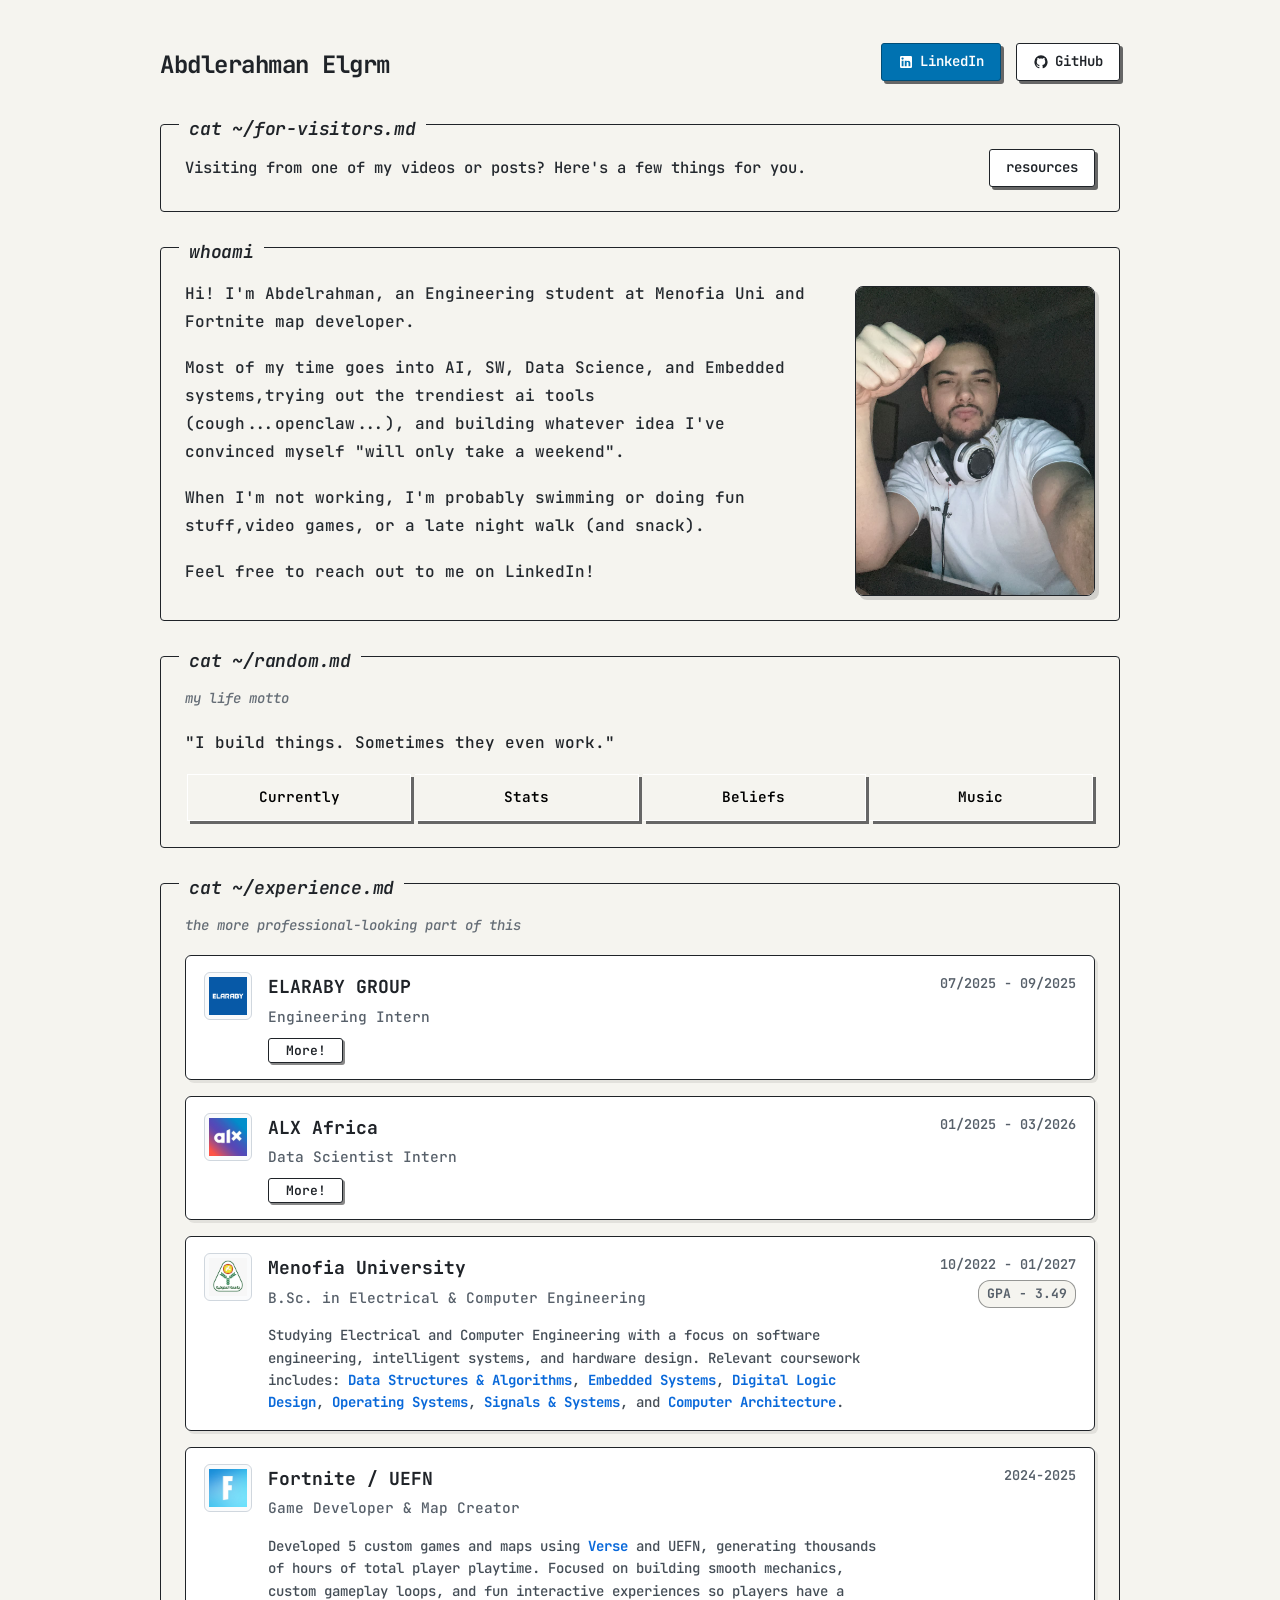
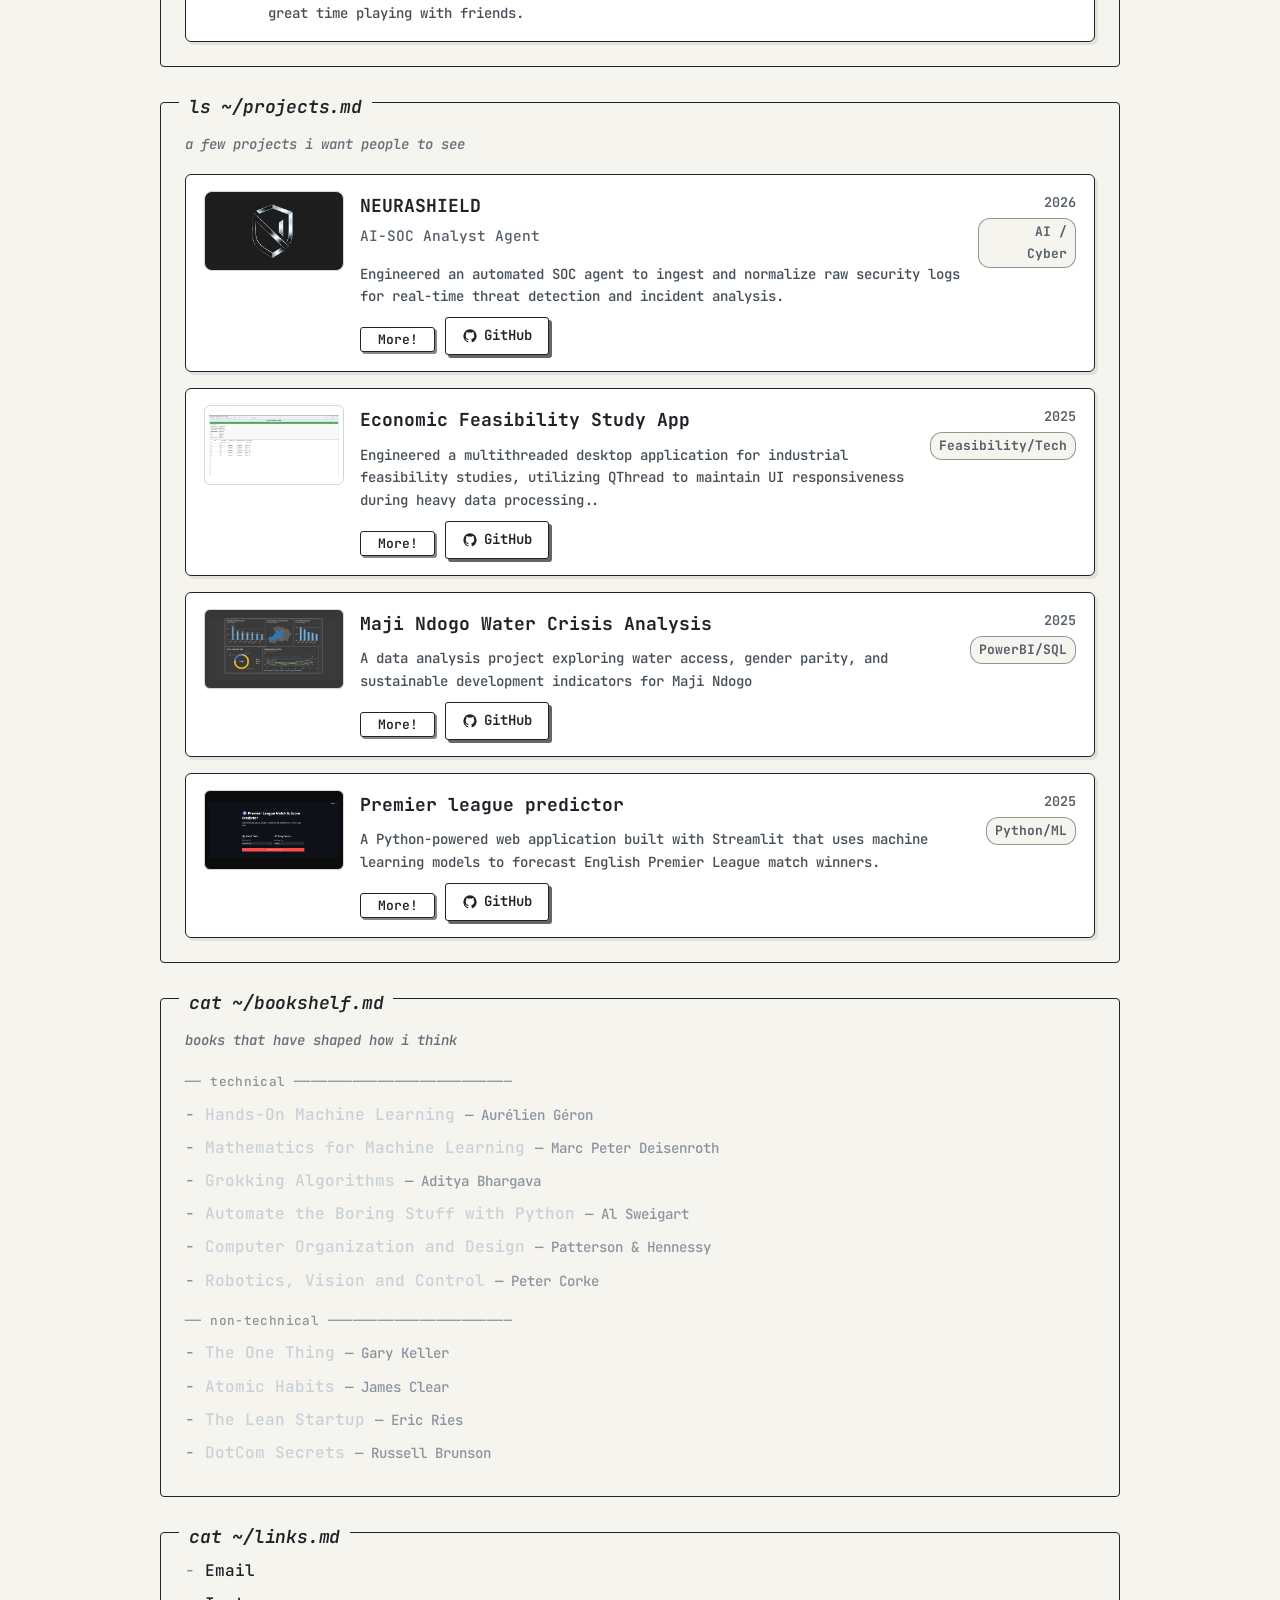
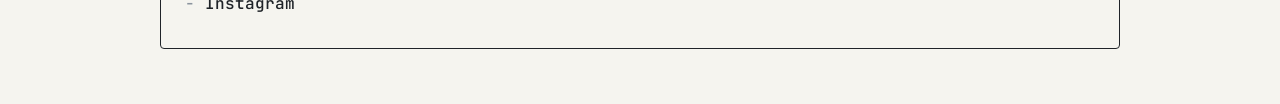
==== index.html @ e0161b34 "finish music page" ====
<!DOCTYPE html>
<html lang="en">
<head>
    <meta charset="UTF-8">
    <meta name="viewport"
    content="width=device-width, initial-scale=1.0">
    <title>Abdelrahman Elgrm</title>
    <link rel="stylesheet" href="style.css">
</head>
<body>

    
<header class="site-header">
    <h1><a href="index.html">Abdlerahman Elgrm</a></h1>
    <nav class="links">
        <!-- LinkedIn Button -->
        <a href="https://www.linkedin.com/in/abdelrahman-elgrm-075b00363/" class="btn btn-linkedin">
        <svg viewBox="0 0 24 24">
            <path d="M19 3a2 2 0 0 1 2 2v14a2 2 0 0 1-2 2H5a2 2 0 0 1-2-2V5a2 2 0 0 1 2-2h14m-.5 15.5v-5.3a3.26 3.26 0 0 0-3.26-3.26c-.85 0-1.84.52-2.28 1.3v-1.11h-2.79v8.37h2.79v-4.93c0-.77.62-1.4 1.39-1.4a1.4 1.4 0 0 1 1.4 1.4v4.93h2.75M6.88 8.56a1.68 1.68 0 0 0 1.68-1.68c0-.93-.75-1.69-1.68-1.69a1.69 1.69 0 0 0-1.69 1.69c0 .93.76 1.68 1.69 1.68m1.39 9.94v-8.37H5.5v8.37h2.77z"/>
        </svg>
        LinkedIn
        </a>

        <!-- GitHub Button -->
        <a href="https://github.com/Abdurhman-elgrm" class="btn btn-github">
        <svg viewBox="0 0 24 24">
            <path d="M12 2A10 10 0 0 0 2 12c0 4.42 2.87 8.17 6.84 9.5.5.08.66-.23.66-.5v-1.69c-2.77.6-3.36-1.34-3.36-1.34-.46-1.16-1.11-1.47-1.11-1.47-.91-.62.07-.6.07-.6 1 .07 1.53 1.03 1.53 1.03.87 1.52 2.34 1.07 2.91.83.1-.65.35-1.09.63-1.34-2.22-.25-4.55-1.11-4.55-4.92 0-1.11.38-2 1.03-2.71-.1-.25-.45-1.29.1-2.64 0 0 .84-.27 2.75 1.02.79-.22 1.65-.33 2.5-.33.85 0 1.71.11 2.5.33 1.91-1.29 2.75-1.02 2.75-1.02.55 1.35.2 2.39.1 2.64.65.71 1.03 1.6 1.03 2.71 0 3.82-2.34 4.66-4.57 4.91.36.31.69.92.69 1.85V21c0 .27.16.59.67.5C19.14 20.16 22 16.42 22 12A10 10 0 0 0 12 2z"/>
        </svg>
        GitHub
        </a>
    </nav>
</header>

<div class="bordered-box">
    <span class="bordered-box-header">cat ~/for-visitors.md</span>
    <div class="bordered-box-body"><p>Visiting from one of my videos or posts? Here's a few things for you.</p>
        <nav class="links">
        <a href="resources.html" class="btn btn-resources">resources</a></nav>
    </div>
</div>
<section class="terminal-block bordered-box">
    <span class="bordered-box-header">whoami</span>

    <div class="bio">
        <!-- Text on Left -->
        <div class="bio-text">
            <p>Hi! I'm Abdelrahman, an Engineering student at Menofia Uni and Fortnite map developer.</p>
            <p>Most of my time goes into AI, SW, Data Science, and Embedded systems,trying out the trendiest ai tools (cough...openclaw...), and building whatever idea I've convinced myself "will only take a weekend".</p>
            <p>When I'm not working, I'm probably swimming or doing fun stuff,video games, or a late night walk (and snack).</p>
            <p>Feel free to reach out to me on LinkedIn!</p>
        </div>

        <!-- Pic on Right -->
        <div class="bio-pic">
            <img src="img/img2.jpeg" alt="A photo of me" class="img-primary">
            <img src="img/img1.jpeg" alt="A goofier photo of me" class="img-hover">
        </div>
    </div>
</section>

<section class="terminal-block bordered-box">
    <span class="bordered-box-header">cat ~/random.md</span>
    <p class="section-note">my life motto</p>
    <blockquote>"I build things. Sometimes they even work."</blockquote>
    <nav class="links random-links">
        <a href="#" class="btn btn-random">Currently</a>
        <a href="#" class="btn btn-random">Stats</a>
        <a href="#" class="btn btn-random">Beliefs</a>
        <a href="music.html" class="btn btn-random">Music</a>
    </nav>
</section>

<section class="terminal-block bordered-box">
    <span class="bordered-box-header">cat ~/experience.md</span>
    <p class="section-note">the more professional-looking part of this</p>
    <div class="experience-card">
        <div class="card-left">
            <div class="logo-container">
                <img src="img\unnamed.png" alt="ELARABY-LOGO" />
            </div>
            <div class="details">
                <h3 class="company-name">ELARABY GROUP</h3>
                <p class="job-title">Engineering Intern</p>
                <nav class="links">
                    <a href="#" class="btn btn-details">More!</a></nav>
            </div>
        </div>
    
        <div class="card-right">
            <span class="date">07/2025 - 09/2025</span>
        </div>
   </div>
   <div class="experience-card">
        <div class="card-left">
            <div class="logo-container">
                <img src="img\download.jpg" alt="ALX-LOGO" />
            </div>
            <div class="details">
                <h3 class="company-name">ALX Africa</h3>
                <p class="job-title">Data Scientist Intern</p>
                <nav class="links">
                    <a href="#" class="btn btn-details">More!</a></nav>
            </div>
        </div>
    
        <div class="card-right">
            <span class="date">01/2025 - 03/2026</span>
        </div>
   </div>
   <div class="experience-card">
        <div class="card-left">
            <div class="logo-container">
                <img src="img/images.png" alt="Uni-LOGO" />
            </div>
            <div class="details">
                <h3 class="company-name">Menofia University</h3>
                <p class="job-title">B.Sc. in Electrical & Computer Engineering</p>
                <p class="experience-desc">Studying Electrical and Computer Engineering with a focus on software engineering, intelligent systems, and hardware design. Relevant coursework includes: <strong>Data Structures & Algorithms</strong>, <strong>Embedded Systems</strong>, <strong>Digital Logic Design</strong>, <strong>Operating Systems</strong>, <strong>Signals & Systems</strong>, and <strong>Computer Architecture</strong>.</p>
            </div>
        </div>
    
        <div class="card-right">
            <span class="date">10/2022 - 01/2027</span>
            <span class="GPA">GPA - 3.49</span>
        </div>
   </div>
 
  
    <div class="experience-card">
        <div class="card-left">
            <div class="logo-container">
                <img src="img/Fortnite_F_lettermark_logo.png" alt="fortnite-LOGO" />
            </div>
            <div class="details">
                <h3 class="company-name">Fortnite / UEFN</h3>
                <p class="job-title">Game Developer & Map Creator</p>
                <p class="experience-desc">Developed 5 custom games and maps using <strong>Verse</strong> and UEFN, generating thousands of hours of total player playtime. Focused on building smooth mechanics, custom gameplay loops, and fun interactive experiences so players have a great time playing with friends.</p>
            </div>
        </div>
        <div class="card-right">
            <span class="date">2024-2025</span>
        </div>
   </div>
</section>

<section class="terminal-block bordered-box">
    <span class="bordered-box-header">ls ~/projects.md</span>
    <p class="section-note">a few projects i want people to see</p>

    
    <div class="experience-card">
        <div class="card-left">
            <div class="logo-container project1">
                <img src="img/logo (1).png" alt="NEURASHIELD Logo" />
            </div>
            <div class="details">
                <h3 class="company-name">NEURASHIELD</h3>
                <p class="job-title">AI-SOC Analyst Agent</p>
                <p class="experience-desc">Engineered an automated SOC agent to ingest and normalize raw security logs for real-time threat detection and incident analysis.</p>
                <div style="margin-top: 10px;">
                    <a href="#" class="btn btn-details">More!</a>
                    <a href="https://github.com/Abdurhman-elgrm/Neurashield-AI-SOC-Analyst-" class="btn btn-github">
                    <svg viewBox="0 0 24 24">
                        <path d="M12 2A10 10 0 0 0 2 12c0 4.42 2.87 8.17 6.84 9.5.5.08.66-.23.66-.5v-1.69c-2.77.6-3.36-1.34-3.36-1.34-.46-1.16-1.11-1.47-1.11-1.47-.91-.62.07-.6.07-.6 1 .07 1.53 1.03 1.53 1.03.87 1.52 2.34 1.07 2.91.83.1-.65.35-1.09.63-1.34-2.22-.25-4.55-1.11-4.55-4.92 0-1.11.38-2 1.03-2.71-.1-.25-.45-1.29.1-2.64 0 0 .84-.27 2.75 1.02.79-.22 1.65-.33 2.5-.33.85 0 1.71.11 2.5.33 1.91-1.29 2.75-1.02 2.75-1.02.55 1.35.2 2.39.1 2.64.65.71 1.03 1.6 1.03 2.71 0 3.82-2.34 4.66-4.57 4.91.36.31.69.92.69 1.85V21c0 .27.16.59.67.5C19.14 20.16 22 16.42 22 12A10 10 0 0 0 12 2z"/>
                    </svg>
                    GitHub
                    </a>
                </div>
            </div>
        </div>

        <div class="card-right">
            <span class="date">2026</span>
            <span class="GPA">AI / Cyber</span>
        </div>
    </div>

    <div class="experience-card">
        <div class="card-left">
            <div class="logo-container project2">
                <img src="img\Screenshot 2026-09-22 193331.png" alt="NEURASHIELD Logo" />
            </div>
            <div class="details">
                <h3 class="company-name">Economic Feasibility Study App</h3>
                
                <p class="experience-desc">Engineered a multithreaded desktop application for industrial feasibility studies, utilizing QThread to
                    maintain UI responsiveness during heavy data processing..</p>
                <div style="margin-top: 10px;">
                    <a href="#" class="btn btn-details">More!</a>
                    <a href="https://github.com/Abdurhman-elgrm/Feasbility-Study-App" class="btn btn-github">
                    <svg viewBox="0 0 24 24">
                        <path d="M12 2A10 10 0 0 0 2 12c0 4.42 2.87 8.17 6.84 9.5.5.08.66-.23.66-.5v-1.69c-2.77.6-3.36-1.34-3.36-1.34-.46-1.16-1.11-1.47-1.11-1.47-.91-.62.07-.6.07-.6 1 .07 1.53 1.03 1.53 1.03.87 1.52 2.34 1.07 2.91.83.1-.65.35-1.09.63-1.34-2.22-.25-4.55-1.11-4.55-4.92 0-1.11.38-2 1.03-2.71-.1-.25-.45-1.29.1-2.64 0 0 .84-.27 2.75 1.02.79-.22 1.65-.33 2.5-.33.85 0 1.71.11 2.5.33 1.91-1.29 2.75-1.02 2.75-1.02.55 1.35.2 2.39.1 2.64.65.71 1.03 1.6 1.03 2.71 0 3.82-2.34 4.66-4.57 4.91.36.31.69.92.69 1.85V21c0 .27.16.59.67.5C19.14 20.16 22 16.42 22 12A10 10 0 0 0 12 2z"/>
                    </svg>
                    GitHub
                    </a>
                </div>
            </div>
        </div>

        <div class="card-right">
            <span class="date">2025</span>
            <span class="GPA">Feasibility/Tech</span>
        </div>
    </div>
    <div class="experience-card">
        <div class="card-left">
            <div class="logo-container project3">
                <img src="img\Screenshot 2026-09-22 194307.png" alt="NEURASHIELD Logo" />
            </div>
            <div class="details">
                <h3 class="company-name">Maji Ndogo Water Crisis Analysis</h3>
                
                <p class="experience-desc">A data analysis project exploring water access, gender parity, and sustainable development indicators for Maji Ndogo </p>
                <div style="margin-top: 10px;">
                    <a href="#" class="btn btn-details">More!</a>
                    <a href="https://github.com/Abdurhman-elgrm/Maji-Ndogo-Water-Crisis-Analysis" class="btn btn-github">
                    <svg viewBox="0 0 24 24">
                        <path d="M12 2A10 10 0 0 0 2 12c0 4.42 2.87 8.17 6.84 9.5.5.08.66-.23.66-.5v-1.69c-2.77.6-3.36-1.34-3.36-1.34-.46-1.16-1.11-1.47-1.11-1.47-.91-.62.07-.6.07-.6 1 .07 1.53 1.03 1.53 1.03.87 1.52 2.34 1.07 2.91.83.1-.65.35-1.09.63-1.34-2.22-.25-4.55-1.11-4.55-4.92 0-1.11.38-2 1.03-2.71-.1-.25-.45-1.29.1-2.64 0 0 .84-.27 2.75 1.02.79-.22 1.65-.33 2.5-.33.85 0 1.71.11 2.5.33 1.91-1.29 2.75-1.02 2.75-1.02.55 1.35.2 2.39.1 2.64.65.71 1.03 1.6 1.03 2.71 0 3.82-2.34 4.66-4.57 4.91.36.31.69.92.69 1.85V21c0 .27.16.59.67.5C19.14 20.16 22 16.42 22 12A10 10 0 0 0 12 2z"/>
                    </svg>
                    GitHub
                    </a>
                </div>
            </div>
        </div>

        <div class="card-right">
            <span class="date">2025</span>
            <span class="GPA">PowerBI/SQL</span>
        </div>
    </div>
    <div class="experience-card">
        <div class="card-left">
            <div class="logo-container project4">
                <img src="img\Screenshot 2026-09-22 194953.png" alt="NEURASHIELD Logo" />
            </div>
            <div class="details">
                <h3 class="company-name">Premier league predictor</h3>
                
                <p class="experience-desc">A Python-powered web application built with Streamlit that uses machine learning models to forecast English Premier League match winners.</p>
                <div style="margin-top: 10px;">
                    <a href="#" class="btn btn-details">More!</a>
                    <a href="https://github.com/Abdurhman-elgrm/premier-league-predictor" class="btn btn-github">
                    <svg viewBox="0 0 24 24">
                        <path d="M12 2A10 10 0 0 0 2 12c0 4.42 2.87 8.17 6.84 9.5.5.08.66-.23.66-.5v-1.69c-2.77.6-3.36-1.34-3.36-1.34-.46-1.16-1.11-1.47-1.11-1.47-.91-.62.07-.6.07-.6 1 .07 1.53 1.03 1.53 1.03.87 1.52 2.34 1.07 2.91.83.1-.65.35-1.09.63-1.34-2.22-.25-4.55-1.11-4.55-4.92 0-1.11.38-2 1.03-2.71-.1-.25-.45-1.29.1-2.64 0 0 .84-.27 2.75 1.02.79-.22 1.65-.33 2.5-.33.85 0 1.71.11 2.5.33 1.91-1.29 2.75-1.02 2.75-1.02.55 1.35.2 2.39.1 2.64.65.71 1.03 1.6 1.03 2.71 0 3.82-2.34 4.66-4.57 4.91.36.31.69.92.69 1.85V21c0 .27.16.59.67.5C19.14 20.16 22 16.42 22 12A10 10 0 0 0 12 2z"/>
                    </svg>
                    GitHub
                    </a>
                </div>
            </div>
        </div>

        <div class="card-right">
            <span class="date">2025</span>
            <span class="GPA">Python/ML</span>
        </div>
    </div>
</section>

<section class="terminal-block bordered-box">
    <span class="bordered-box-header">cat ~/bookshelf.md</span>
    <p class="section-note">books that have shaped how i think</p>

    <p class="book-category">── technical ──────────────────────────</p>
    <ul class="dash-list">
        <li><span class="book-title">Hands-On Machine Learning</span> <span class="book-author">— Aurélien Géron</span></li>
        <li><span class="book-title">Mathematics for Machine Learning</span> <span class="book-author">— Marc Peter Deisenroth</span></li>
        <li><span class="book-title">Grokking Algorithms</span> <span class="book-author">— Aditya Bhargava</span></li>
        <li><span class="book-title">Automate the Boring Stuff with Python</span> <span class="book-author">— Al Sweigart</span></li>
        <li><span class="book-title">Computer Organization and Design</span> <span class="book-author">— Patterson & Hennessy</span></li>
        <li><span class="book-title">Robotics, Vision and Control</span> <span class="book-author">— Peter Corke</span></li>
    </ul>

    <p class="book-category">── non-technical ──────────────────────</p>
    <ul class="dash-list">
        <li><span class="book-title">The One Thing</span> <span class="book-author">— Gary Keller</span></li>
        <li><span class="book-title">Atomic Habits</span> <span class="book-author">— James Clear</span></li>
        <li><span class="book-title">The Lean Startup</span> <span class="book-author">— Eric Ries</span></li>
        <li><span class="book-title">DotCom Secrets</span> <span class="book-author">— Russell Brunson</span></li>
    </ul>
</section>

<section class="terminal-block bordered-box">
  <span class="bordered-box-header">cat ~/links.md</span>
  <ul class="dash-list">
    <li><a href="abdelrahmanelgerm@gmail.com">Email</a></li>
    <li><a href="https://www.instagram.com/abdelrahman_elgrm/?next=%2F">Instagram</a></li>
  </ul>
</section>
</body>
---- style.css ----
/* Import JetBrains Mono for crisp, pleasant terminal typography */
@import url('https://fonts.googleapis.com/css2?family=JetBrains+Mono:ital,wght@0,400;0,500;0,600;0,700;1,400;1,600&display=swap');

* {
  margin: 0;
  padding: 0;
  box-sizing: border-box;
}

body {
  font-family: 'JetBrains Mono', 'Fira Code', 'Cascadia Code', 'Consolas', monospace;
  font-size: 16px;
  font-weight: 500;            /* Pleasant soft bold throughout the site */
  background-color: #F5F4EF;
  color: #1f2328;              /* Soft charcoal for comfortable reading */
  line-height: 1.7;
  padding: 20px 15px;
  -webkit-font-smoothing: antialiased;
}

a {
  color: #1f2328;
  text-decoration: none;
  transition: color 0.2s ease;
}

a:hover {
  color: #000000;
  
}

/* =========================================
   CONTAINERS & SHARED LAYOUT
========================================= */
.site-header,
.terminal-block,
.bordered-box {
  max-width: 960px;
  margin: 0 auto 35px auto;
}

/* =========================================
   HEADER SECTION
========================================= */
.site-header {
  display: flex;
  justify-content: space-between;
  align-items: center;
  padding-top: 15px;
  flex-wrap: wrap;
  gap: 15px;
}

.site-header h1 a {
  color: #1f2328;
  font-size: 1.5rem;
  font-weight: 700;
  letter-spacing: -0.5px;
}

.site-header h1 a:hover {
  background-color: transparent;
  color: #1f2328;
}

.links {
  display: flex;
  align-items: center;
  gap: 15px;
}

/* =========================================
   BORDERED BOX & FLOATING HEADERS
========================================= */
.bordered-box {
  position: relative;
  border: 1.5px solid #1f2328;
  background-color: #F5F4EF;
  padding: 24px;
  border-radius: 4px;
}

.bordered-box-header {
  color: #1f2328;
  position: absolute;
  top: -11px;
  left: 18px;
  background-color: #F5F4EF;
  padding: 0 10px;
  font-family: inherit;
  font-style: italic;
  font-weight: 600;            /* Soft-bold command prompt */
  font-size: 18px;
  letter-spacing: -0.2px;
}

.bordered-box-body {
  display: flex;
  justify-content: space-between;
  align-items: center;
  flex-wrap: wrap;
  gap: 15px;
}

.section-note {
  font-size: 14px;
  font-weight: 500;
  font-style: italic;
  margin: 6px 0 18px 0;
  color: #656d76;
}

p {
  color: #24292f;
  font-size: 15.5px;
  font-weight: 500;            /* Soft bold text */
  line-height: 1.7;
}

/* =========================================
   RETRO BUTTON SYSTEM
========================================= */
.btn {
  display: inline-flex;
  align-items: center;
  justify-content: center;
  gap: 6px;
  padding: 6px 16px;
  font-family: inherit;
  font-size: 14px;
  font-weight: 600;
  text-decoration: none;
  border: 1.5px solid #1f2328;
  box-shadow: 3px 3px 0px #666666;
  cursor: pointer;
  border-radius: 3px;
  transition: transform 0.1s ease, box-shadow 0.1s ease;
}

.btn:active {
  transform: translate(2px, 2px);
  box-shadow: 1px 1px 0px #666666;
}

.btn svg {
  width: 16px;
  height: 16px;
  fill: currentColor;
}

.btn-linkedin {
  background-color: #0072b1;
  color: #ffffff;
  border-color: #004d77;
}

.btn-linkedin:hover {
  color: #ffffff;
  background-color: #000000;
}

.btn-github {
  background-color: #ffffff;
  color: #1f2328;
}

.btn-github svg {
  fill: #1f2328;
}
.btn-github:hover {
  background-color: #000000;
  color: white;
}

.btn-resources {
  background-color: #ffffff;
  color: #1f2328;
}
.btn-resources:hover {
  background-color: #000000;
  color: white;
}


.btn-details {
  width: 75px;
  height: 25px;
  padding: 0;
  font-size: 13px;
  font-weight: 600;
  background-color: #ffffff;
  color: #1f2328;
  line-height: 1;
  gap: 0;
  box-shadow: 2px 2px 0px #888888;
}

.btn-details:hover {
  background-color: #000000;
  color: white;
}

/* =========================================
   BIO SECTION
========================================= */
.bio {
  display: flex;
  justify-content: space-between;
  align-items: flex-start;
  gap: 35px;
  flex-wrap: wrap;
  margin-top: 8px;
}

.bio-text {
  flex: 1;
  min-width: 280px;
}

.bio-text p {
  font-size: 16px;
  font-weight: 500;            /* Pleasant readable soft bold */
  line-height: 1.75;
  margin-bottom: 18px;
  color: #24292f;
}

.bio-text p:last-child {
  margin-bottom: 0;
}

.bio-pic {
  position: relative;
  width: 240px;
  height: 310px;
  margin-top: 6px;
  border-radius: 8px;
  border: 1.5px solid #1f2328;
  overflow: hidden;
  cursor: pointer;
  flex-shrink: 0;
  box-shadow: 4px 4px 0px rgba(0, 0, 0, 0.15);
  transition: border-color 0.3s ease, box-shadow 0.3s ease, transform 0.3s ease;
}

.bio-pic img {
  position: absolute;
  top: 0;
  left: 0;
  width: 100%;
  height: 100%;
  object-fit: cover;
  transition: opacity 0.4s ease, transform 0.4s ease;
}

.bio-pic .img-primary {
  opacity: 1;
}

.bio-pic .img-hover {
  opacity: 0;
}

.bio-pic:hover {
  border-color: #0969da;
  box-shadow: 6px 6px 0px rgba(9, 105, 218, 0.25);
  transform: translateY(-2px);
}

.bio-pic:hover .img-primary {
  opacity: 0;
  transform: scale(1.04);
}

.bio-pic:hover .img-hover {
  opacity: 1;
  transform: scale(1.04);
}

/* =========================================
   EXPERIENCE SECTION
========================================= */
.experience-card {
  display: flex;
  justify-content: space-between;
  align-items: flex-start;
  background-color: #ffffff;
  border: 1.5px solid #1f2328;
  border-radius: 6px;
  padding: 16px 18px;
  width: 100%;
  box-sizing: border-box;
  margin-bottom: 16px;
  box-shadow: 3px 3px 0px rgba(0, 0, 0, 0.08);
  transition: transform 0.2s ease, box-shadow 0.2s ease;
}

.experience-card:hover {
  transform: translateY(-1px);
  box-shadow: 4px 4px 0px rgba(0, 0, 0, 0.12);
}

.experience-card:last-child {
  margin-bottom: 0;
}

.card-left {
  display: flex;
  gap: 16px;
  align-items: flex-start;
}

.logo-container {
  width: 48px;
  height: 48px;
  border: 1px solid #d0d7de;
  border-radius: 6px;
  display: flex;
  align-items: center;
  justify-content: center;
  flex-shrink: 0;
  background-color: #fafbfc;
  overflow: hidden;
  padding: 4px;
}

/* Larger Logo for Projects */
.logo-container.project1,
.logo-container.logo-large {
  width: 70px;                /* Bigger width */
  height: 70px;               /* Bigger height */
  border-radius: 8px;
  padding: 6px;
}

.logo-container img {
  width: 100%;
  height: 100%;
  object-fit: contain;
}

.details {
  display: flex;
  flex-direction: column;
}

.company-name {
  font-size: 18px;
  font-weight: 700;
  color: #1f2328;
  margin-bottom: 2px;
}

.job-title {
  font-size: 14.5px;
  font-weight: 500;
  color: #57606a;
  margin-bottom: 8px;
}

.card-right {
  display: flex;
  flex-direction: column;
  align-items: flex-end;
  gap: 4px;
  text-align: right;
}

.card-right .date {
  font-size: 13.5px;
  font-weight: 600;
  color: #57606a;
}

.card-right .GPA {
  font-size: 13px;
  font-weight: 700;
  color: #57606a;
  background-color: #F5F4EF;
  border: 1px solid #05080a66;
  padding: 2px 8px;
  border-radius: 12px;
}

.experience-desc {
  font-size: 14px;
  font-weight: 500;
  color: #444d56;
  line-height: 1.6;
  margin-top: 6px;
  max-width: 620px;
}

.experience-desc strong {
  color: #0969da;
  font-weight: 700;
}

.project1,
.logo-container.project1 {
  width: 140px;
  height: 80px;
  background-color: rgba(0, 0, 0, 0.886);
}
.project2,
.logo-container.project2 {
  width: 140px;
  height: 80px;
  background-color: white;
}
.project3,
.logo-container.project3 {
  width: 140px;
  height: 80px;
  background-color: rgb(56, 54, 54);
}
.project4,
.logo-container.project4 {
  width: 140px;
  height: 80px;
  background-color: rgb(12, 12, 12);
}
.dash-list {
  list-style: none;
}

.dash-list li {
  margin-bottom: 6px;
}

.dash-list li::before {
  content: "- ";
  color: #8b949e;
}
.resourses-card{
  display: flex;
  justify-content: space-between;
  align-items: flex-start;
  background-color: #ffffff;
  border: 1.5px solid #1f2328;
  padding: 16px 16px;
  width: 100%;
  box-sizing: border-box;
  margin-bottom: 16px;
  box-shadow: 3px 10px 3px rgba(0, 0, 0, 0.08);
  transition: transform 0.2s ease, box-shadow 0.2s ease;
  flex-direction: column;
  gap: 15px;
  margin-top: 20px;
  


}
.resources-p{
  font-size: 15px;
  font-style: normal;
  color: #444d56;
}

.book-category {
  color: #8b949e;
  font-size: 0.8rem;
  margin: 16px 0 8px 0;
  letter-spacing: 0.03em;
}

.book-title {
  color: #c9d1d9;
}

.book-author {
  color: #8b949e;
  font-size: 0.88rem;
}

.random-links {
  display: flex;
  gap: 0;
  margin-top: 16px;
}

.btn-random {
  flex: 1;
  text-align: left;
  background-color: #F5F4EF;
  color: #000000;
  border: 1.5px solid #ffffff;
  padding: 10px 0;
  font-family: 'JetBrains Mono', 'Fira Code', 'Cascadia Code', 'Consolas', monospace;
  font-size: 0.9rem;
  font-weight: 600;
  transition: background-color 0.2s, color 0.2s;
  border-radius: 0;
  margin: 2px;

  
}

.btn-random + .btn-random {
  border-left: none;
}

.btn-random:hover {
  background-color: rgb(43, 43, 43);
  color: white;
  text-decoration: none;
}
.stage {
  position: relative;          /* anchor for absolute children */
  width: 100%;
  height: 520px;
  background-color: #111;
  background-image:
    linear-gradient(rgba(255,255,255,0.03) 1px, transparent 1px),
    linear-gradient(90deg, rgba(255,255,255,0.03) 1px, transparent 1px);
  background-size: 40px 40px;  /* grid lines */
  overflow: hidden;             /* covers that drift out vanish at the edge */
  border: 1.5px solid #1f2328;
  border-bottom: none;
  border-radius: 4px 4px 0 0;
}

/* ── Each album cover ── */
.cover {
  position: absolute;          /* free-floats inside .stage */
  width: 90px;
  height: 90px;
  object-fit: cover;
  cursor: pointer;
  border: 2px solid transparent;
  transition: border-color 0.2s;
  user-select: none;
}

.cover:hover {
  border-color: #00e5ff;       /* highlight on hover */
  z-index: 10;
}

.cover.paused {
  border-color: #ff4d4d;       /* red border when frozen */
  opacity: 0.85;
}

/* --- Top-Left Control Panel --- */
.music-controls {
  position: absolute;
  top: 15px;
  left: 15px;
  background: rgba(245, 244, 239, 0.95);
  color: #1f2328;
  padding: 12px 16px;
  font-family: 'JetBrains Mono', monospace;
  font-size: 13px;
  z-index: 100;
  border-radius: 4px;
  box-shadow: 0 4px 12px rgba(0,0,0,0.3);
  min-width: 200px;
}

.controls-title {
  font-weight: bold;
  font-size: 14px;
  margin-bottom: 2px;
}

.controls-sub {
  color: #555;
  font-size: 12px;
}

.speed-row {
  margin-top: 10px;
  display: flex;
  flex-direction: column;
  gap: 4px;
  font-size: 12px;
}

.speed-row input[type="range"] {
  width: 100%;
  accent-color: #000;
  cursor: pointer;
}

/* --- Bottom-Left Hover Card --- */
.hover-card {
  position: absolute;
  bottom: 20px;
  left: 20px;
  background: rgba(245, 244, 239, 0.95);
  color: #1f2328;
  padding: 12px 16px;
  display: flex;
  align-items: center;
  gap: 14px;
  z-index: 100;
  border-radius: 4px;
  box-shadow: 0 4px 15px rgba(0,0,0,0.4);
  opacity: 0;
  transition: opacity 0.2s ease;
  pointer-events: none;
  min-width: 240px;
}

.hover-card.visible {
  opacity: 1;
}

.tooltip-thumb {
  width: 50px;
  height: 50px;
  object-fit: cover;
  border: 1px solid #1f2328;
  flex-shrink: 0;
}

.hover-info {
  display: flex;
  flex-direction: column;
}

.hover-label {
  font-size: 11px;
  color: #777;
  font-family: monospace;
}

.tooltip-album {
  font-size: 15px;
  font-weight: bold;
  margin: 2px 0 0 0;
  color: #000;
}

.tooltip-artist {
  font-size: 13px;
  color: #444;
  margin: 0;
}

/* --- Mood Lists Section --- */
.mood-container {
  margin-top: 0;
  display: flex;
  flex-direction: column;
  gap: 18px;
  background-color: #E8E6DF;
  padding: 22px;
  border: 1.5px solid #1f2328;
  border-radius: 0 0 4px 4px;
  width: 100%;
}

.mood-row {
  display: flex;
  align-items: flex-start;
  gap: 15px;
}

.mood-tag {
  font-family: 'JetBrains Mono', monospace;
  font-weight: 800;
  font-size: 11px;
  line-height: 1.2;
  padding: 10px 12px;
  text-align: center;
  min-width: 85px;
  color: #1f2328;
  letter-spacing: 0.5px;
  flex-shrink: 0;
}

.tag-cyan {
  background-color: #4ee0b5;
}

.tag-coral {
  background-color: #ff6565;
}

.mood-headliners {
  font-family: 'JetBrains Mono', monospace;
  font-weight: 800;
  font-size: 15px;
  line-height: 1.25;
  color: #1f2328;
  min-width: 140px;
  flex-shrink: 0;
}

.mood-artists {
  font-family: 'JetBrains Mono', monospace;
  font-size: 11.5px;
  font-weight: 700;
  color: #333;
  line-height: 1.6;
  letter-spacing: 0.2px;
}
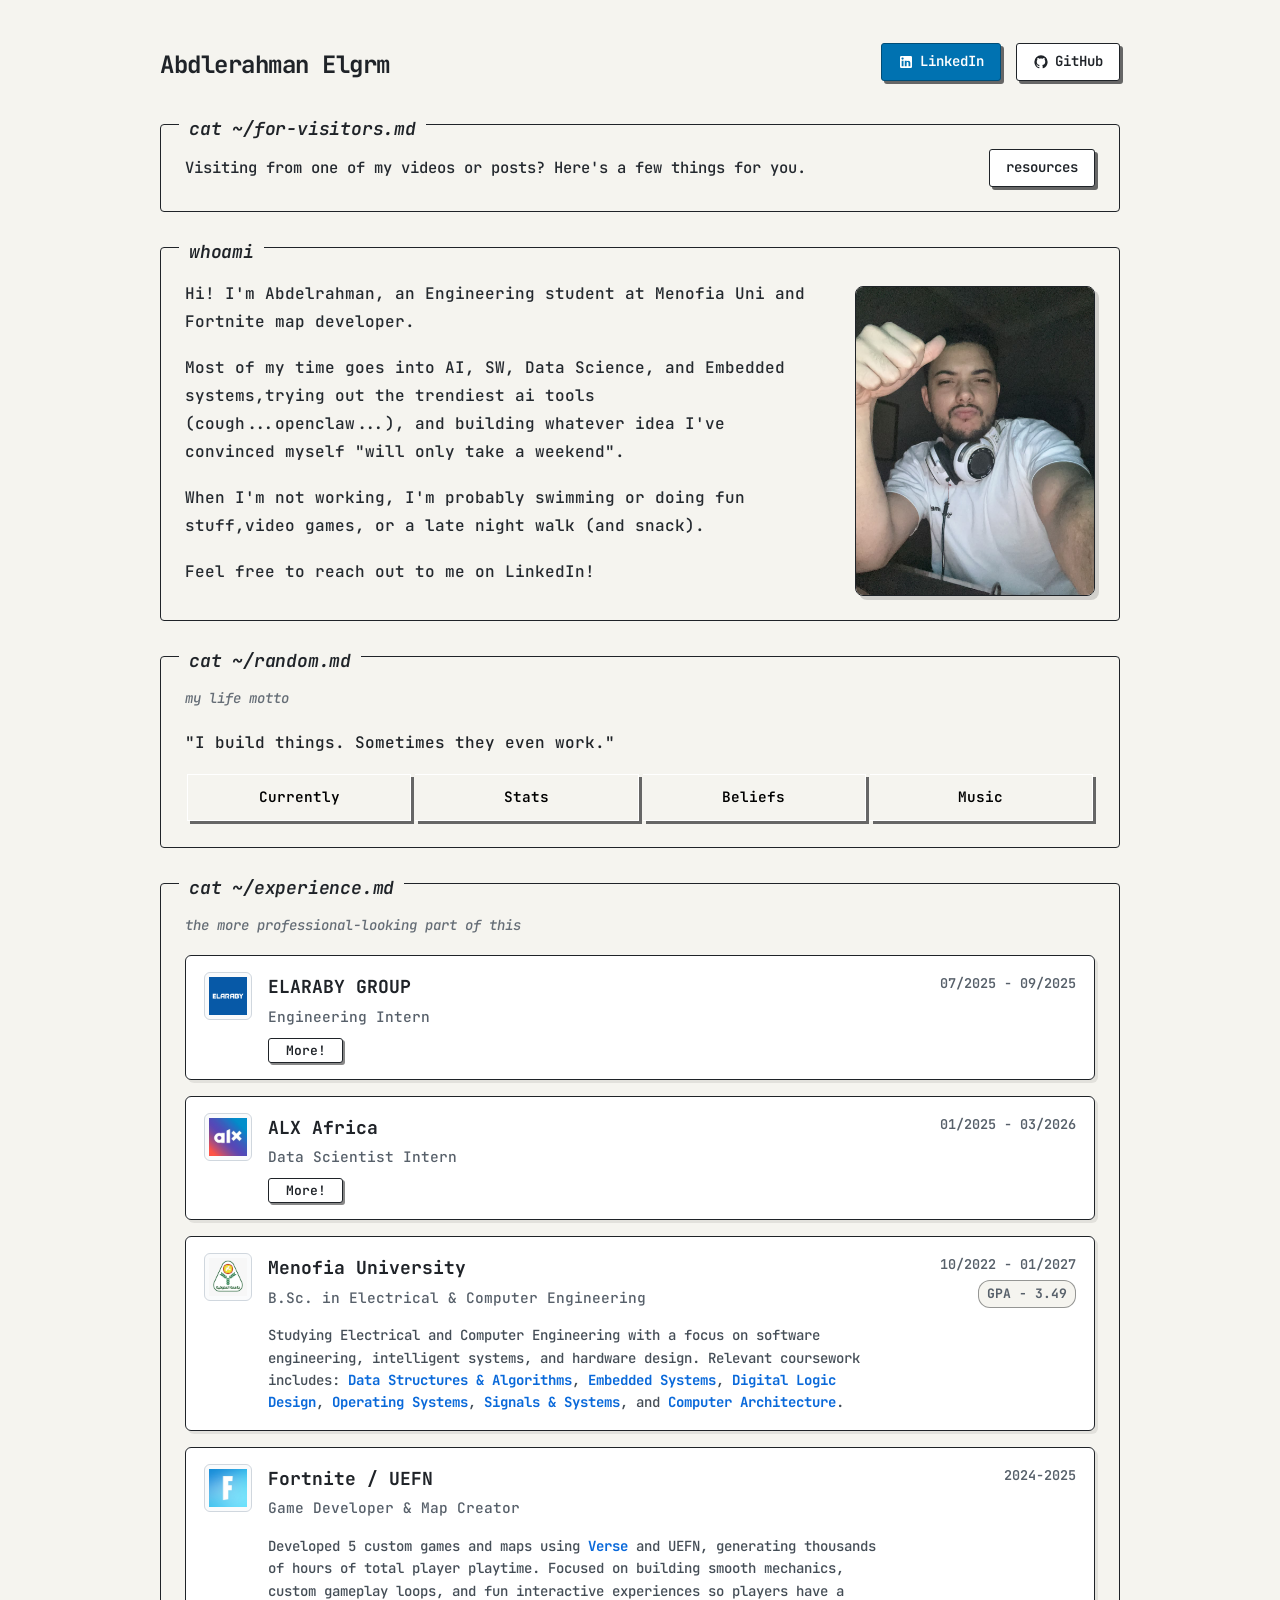
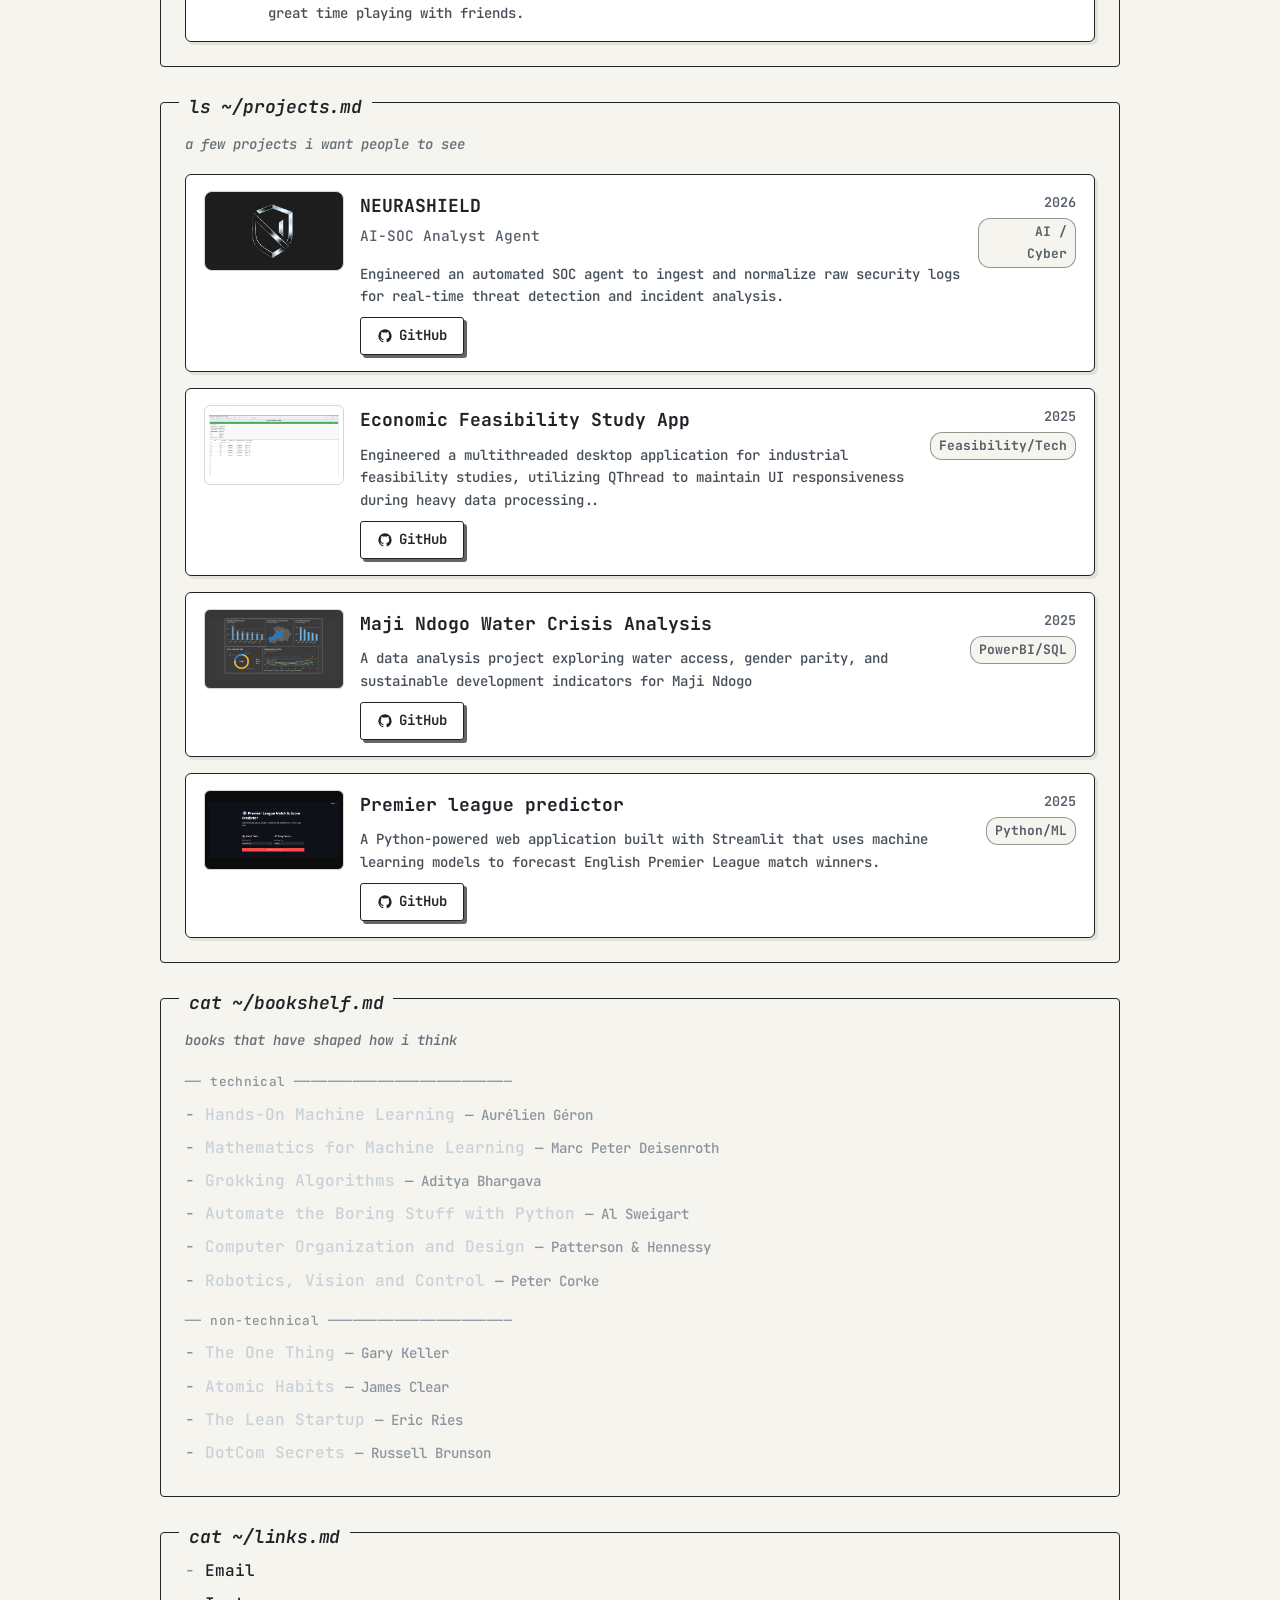
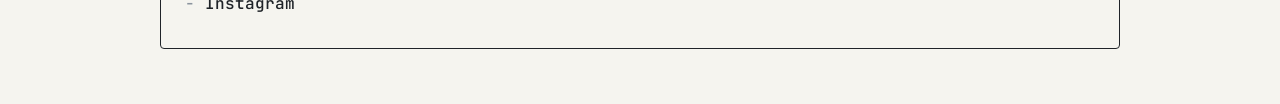
==== commit 7b135a98: "remove more button" ====
--- a/index.html
+++ b/index.html
@@ -158,7 +158,6 @@
                 <p class="job-title">AI-SOC Analyst Agent</p>
                 <p class="experience-desc">Engineered an automated SOC agent to ingest and normalize raw security logs for real-time threat detection and incident analysis.</p>
                 <div style="margin-top: 10px;">
-                    <a href="#" class="btn btn-details">More!</a>
                     <a href="https://github.com/Abdurhman-elgrm/Neurashield-AI-SOC-Analyst-" class="btn btn-github">
                     <svg viewBox="0 0 24 24">
                         <path d="M12 2A10 10 0 0 0 2 12c0 4.42 2.87 8.17 6.84 9.5.5.08.66-.23.66-.5v-1.69c-2.77.6-3.36-1.34-3.36-1.34-.46-1.16-1.11-1.47-1.11-1.47-.91-.62.07-.6.07-.6 1 .07 1.53 1.03 1.53 1.03.87 1.52 2.34 1.07 2.91.83.1-.65.35-1.09.63-1.34-2.22-.25-4.55-1.11-4.55-4.92 0-1.11.38-2 1.03-2.71-.1-.25-.45-1.29.1-2.64 0 0 .84-.27 2.75 1.02.79-.22 1.65-.33 2.5-.33.85 0 1.71.11 2.5.33 1.91-1.29 2.75-1.02 2.75-1.02.55 1.35.2 2.39.1 2.64.65.71 1.03 1.6 1.03 2.71 0 3.82-2.34 4.66-4.57 4.91.36.31.69.92.69 1.85V21c0 .27.16.59.67.5C19.14 20.16 22 16.42 22 12A10 10 0 0 0 12 2z"/>
@@ -186,7 +185,6 @@
                 <p class="experience-desc">Engineered a multithreaded desktop application for industrial feasibility studies, utilizing QThread to
                     maintain UI responsiveness during heavy data processing..</p>
                 <div style="margin-top: 10px;">
-                    <a href="#" class="btn btn-details">More!</a>
                     <a href="https://github.com/Abdurhman-elgrm/Feasbility-Study-App" class="btn btn-github">
                     <svg viewBox="0 0 24 24">
                         <path d="M12 2A10 10 0 0 0 2 12c0 4.42 2.87 8.17 6.84 9.5.5.08.66-.23.66-.5v-1.69c-2.77.6-3.36-1.34-3.36-1.34-.46-1.16-1.11-1.47-1.11-1.47-.91-.62.07-.6.07-.6 1 .07 1.53 1.03 1.53 1.03.87 1.52 2.34 1.07 2.91.83.1-.65.35-1.09.63-1.34-2.22-.25-4.55-1.11-4.55-4.92 0-1.11.38-2 1.03-2.71-.1-.25-.45-1.29.1-2.64 0 0 .84-.27 2.75 1.02.79-.22 1.65-.33 2.5-.33.85 0 1.71.11 2.5.33 1.91-1.29 2.75-1.02 2.75-1.02.55 1.35.2 2.39.1 2.64.65.71 1.03 1.6 1.03 2.71 0 3.82-2.34 4.66-4.57 4.91.36.31.69.92.69 1.85V21c0 .27.16.59.67.5C19.14 20.16 22 16.42 22 12A10 10 0 0 0 12 2z"/>
@@ -212,7 +210,6 @@
                 
                 <p class="experience-desc">A data analysis project exploring water access, gender parity, and sustainable development indicators for Maji Ndogo </p>
                 <div style="margin-top: 10px;">
-                    <a href="#" class="btn btn-details">More!</a>
                     <a href="https://github.com/Abdurhman-elgrm/Maji-Ndogo-Water-Crisis-Analysis" class="btn btn-github">
                     <svg viewBox="0 0 24 24">
                         <path d="M12 2A10 10 0 0 0 2 12c0 4.42 2.87 8.17 6.84 9.5.5.08.66-.23.66-.5v-1.69c-2.77.6-3.36-1.34-3.36-1.34-.46-1.16-1.11-1.47-1.11-1.47-.91-.62.07-.6.07-.6 1 .07 1.53 1.03 1.53 1.03.87 1.52 2.34 1.07 2.91.83.1-.65.35-1.09.63-1.34-2.22-.25-4.55-1.11-4.55-4.92 0-1.11.38-2 1.03-2.71-.1-.25-.45-1.29.1-2.64 0 0 .84-.27 2.75 1.02.79-.22 1.65-.33 2.5-.33.85 0 1.71.11 2.5.33 1.91-1.29 2.75-1.02 2.75-1.02.55 1.35.2 2.39.1 2.64.65.71 1.03 1.6 1.03 2.71 0 3.82-2.34 4.66-4.57 4.91.36.31.69.92.69 1.85V21c0 .27.16.59.67.5C19.14 20.16 22 16.42 22 12A10 10 0 0 0 12 2z"/>
@@ -238,7 +235,6 @@
                 
                 <p class="experience-desc">A Python-powered web application built with Streamlit that uses machine learning models to forecast English Premier League match winners.</p>
                 <div style="margin-top: 10px;">
-                    <a href="#" class="btn btn-details">More!</a>
                     <a href="https://github.com/Abdurhman-elgrm/premier-league-predictor" class="btn btn-github">
                     <svg viewBox="0 0 24 24">
                         <path d="M12 2A10 10 0 0 0 2 12c0 4.42 2.87 8.17 6.84 9.5.5.08.66-.23.66-.5v-1.69c-2.77.6-3.36-1.34-3.36-1.34-.46-1.16-1.11-1.47-1.11-1.47-.91-.62.07-.6.07-.6 1 .07 1.53 1.03 1.53 1.03.87 1.52 2.34 1.07 2.91.83.1-.65.35-1.09.63-1.34-2.22-.25-4.55-1.11-4.55-4.92 0-1.11.38-2 1.03-2.71-.1-.25-.45-1.29.1-2.64 0 0 .84-.27 2.75 1.02.79-.22 1.65-.33 2.5-.33.85 0 1.71.11 2.5.33 1.91-1.29 2.75-1.02 2.75-1.02.55 1.35.2 2.39.1 2.64.65.71 1.03 1.6 1.03 2.71 0 3.82-2.34 4.66-4.57 4.91.36.31.69.92.69 1.85V21c0 .27.16.59.67.5C19.14 20.16 22 16.42 22 12A10 10 0 0 0 12 2z"/>
--- a/style.css
+++ b/style.css
@@ -696,6 +696,4 @@
   color: #333;
   line-height: 1.6;
   letter-spacing: 0.2px;
-}
-
-
+}
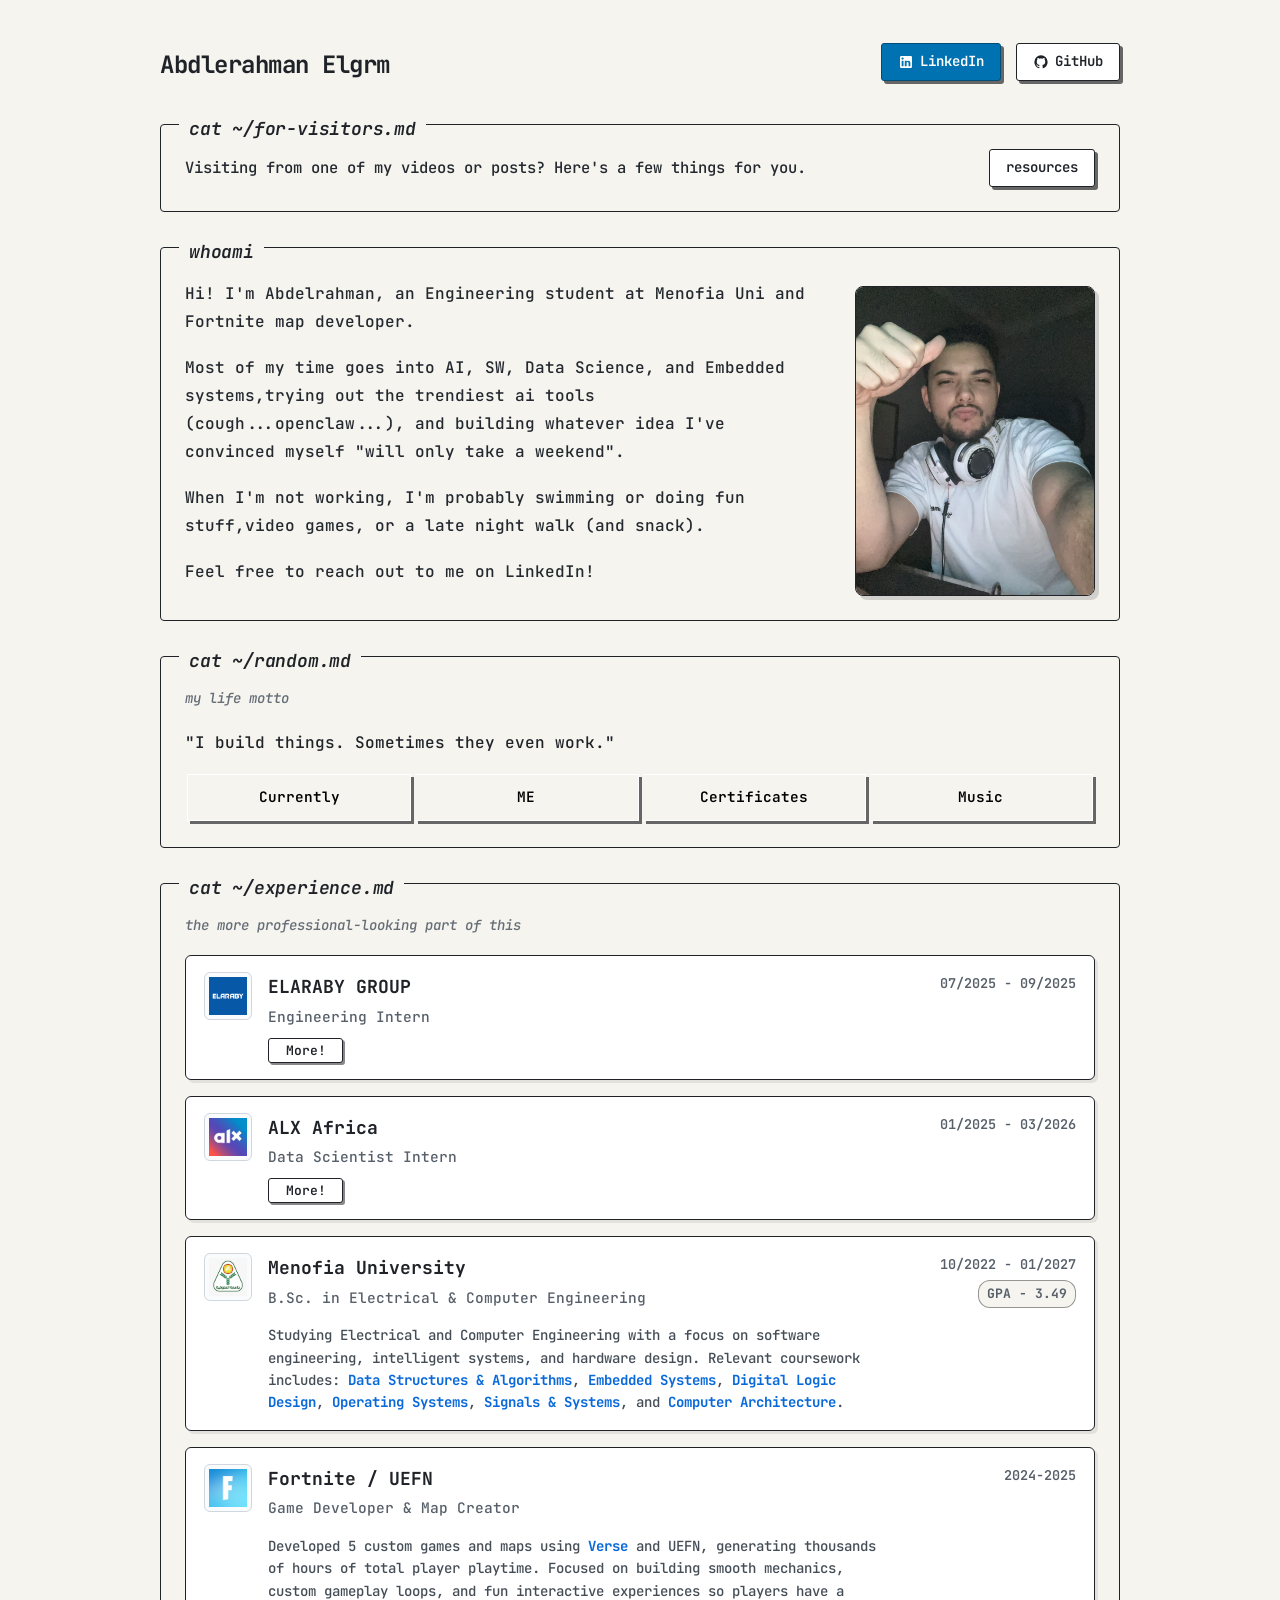
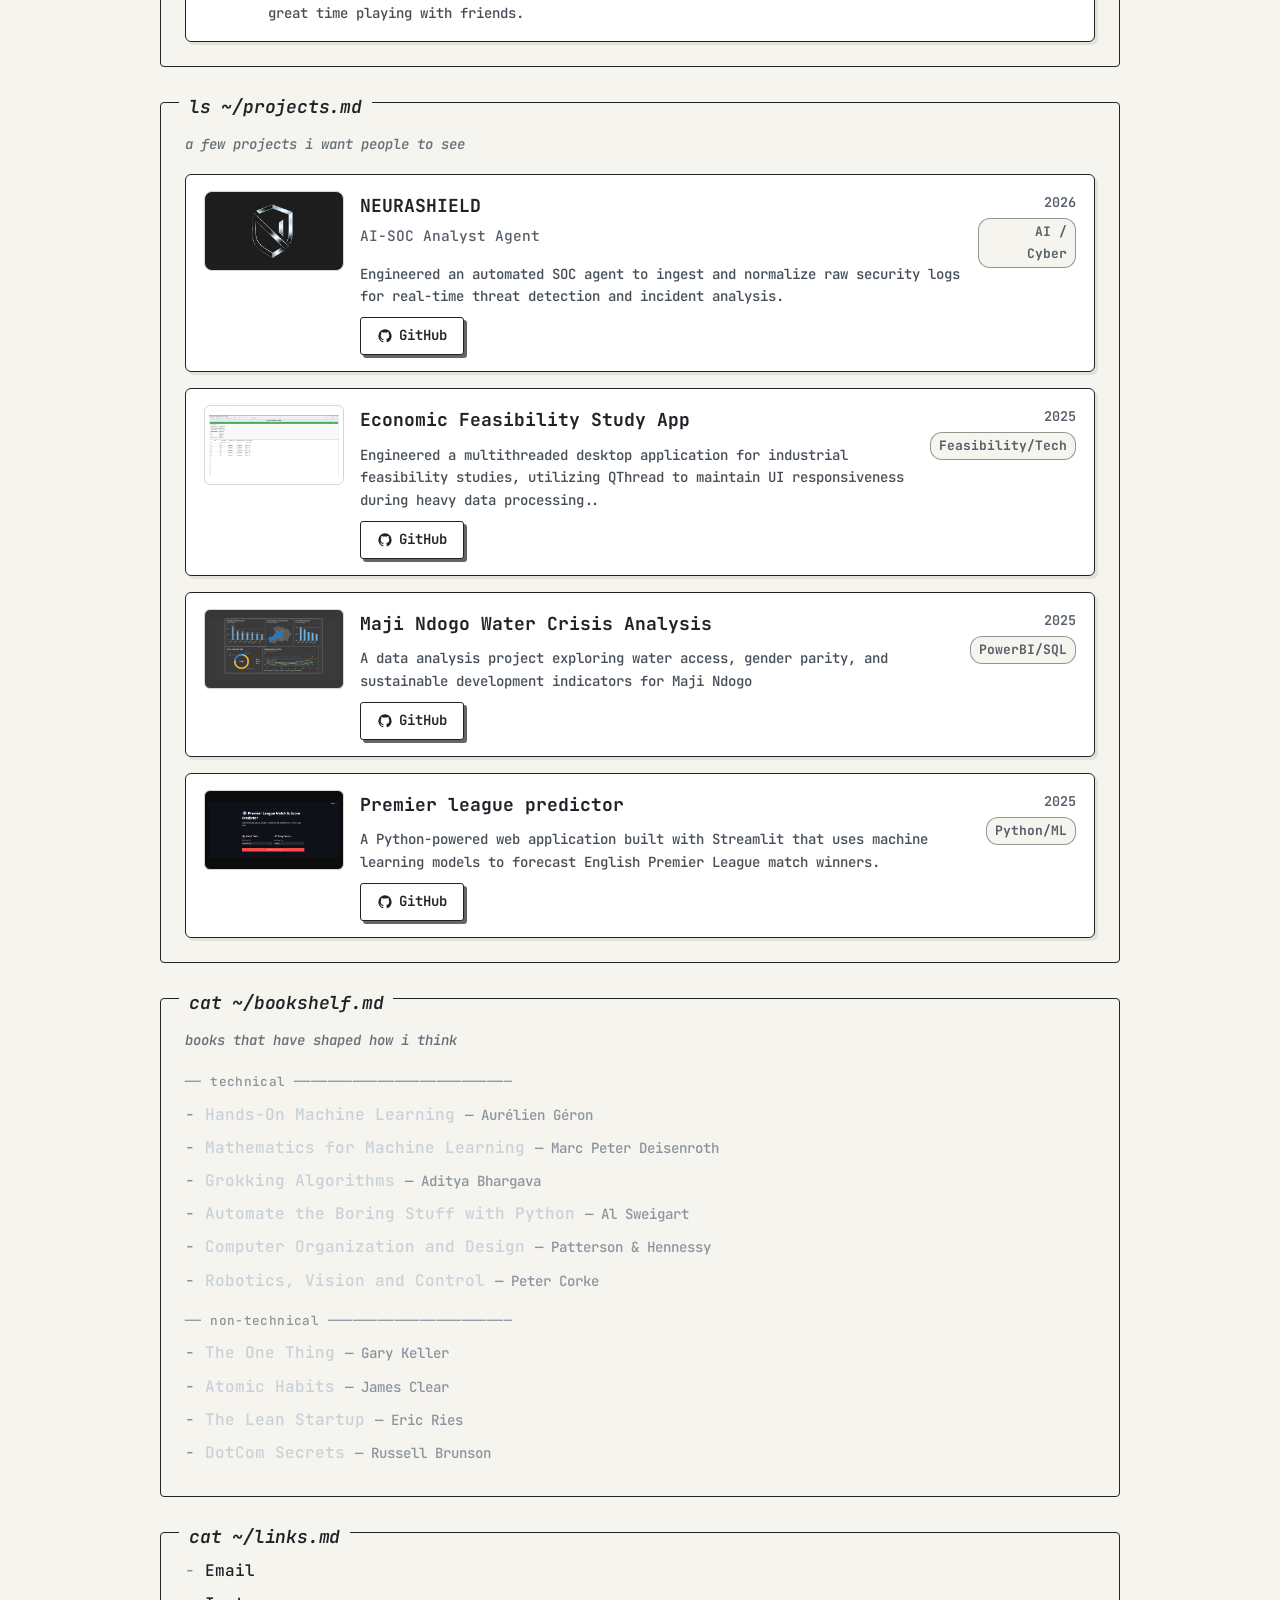
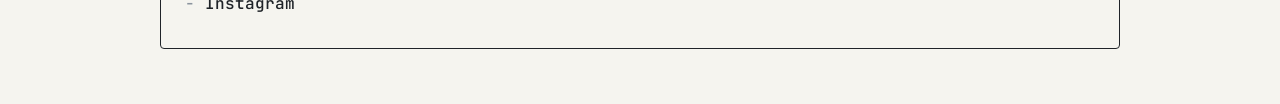
==== commit b7257c5e: "finish certificates page" ====
--- a/index.html
+++ b/index.html
@@ -64,8 +64,8 @@
     <blockquote>"I build things. Sometimes they even work."</blockquote>
     <nav class="links random-links">
         <a href="#" class="btn btn-random">Currently</a>
-        <a href="#" class="btn btn-random">Stats</a>
-        <a href="#" class="btn btn-random">Beliefs</a>
+        <a href="#" class="btn btn-random">ME</a>
+        <a href="certificate.html" class="btn btn-random">Certificates</a>
         <a href="music.html" class="btn btn-random">Music</a>
     </nav>
 </section>
--- a/style.css
+++ b/style.css
@@ -696,4 +696,27 @@
   color: #333;
   line-height: 1.6;
   letter-spacing: 0.2px;
-}+}
+
+/* --- Certificate Preview Images --- */
+.cert-img-container {
+  width: 100%;
+  margin: 12px 0;
+  border: 1.5px solid #1f2328;
+  border-radius: 4px;
+  overflow: hidden;
+  background-color: #fafbfc;
+  box-shadow: 2px 2px 0px rgba(0, 0, 0, 0.1);
+}
+
+.cert-img {
+  width: 100%;
+  height: auto;
+  display: block;
+  object-fit: contain;
+  transition: transform 0.2s ease;
+}
+
+.cert-img:hover {
+  transform: scale(1.01);
+}
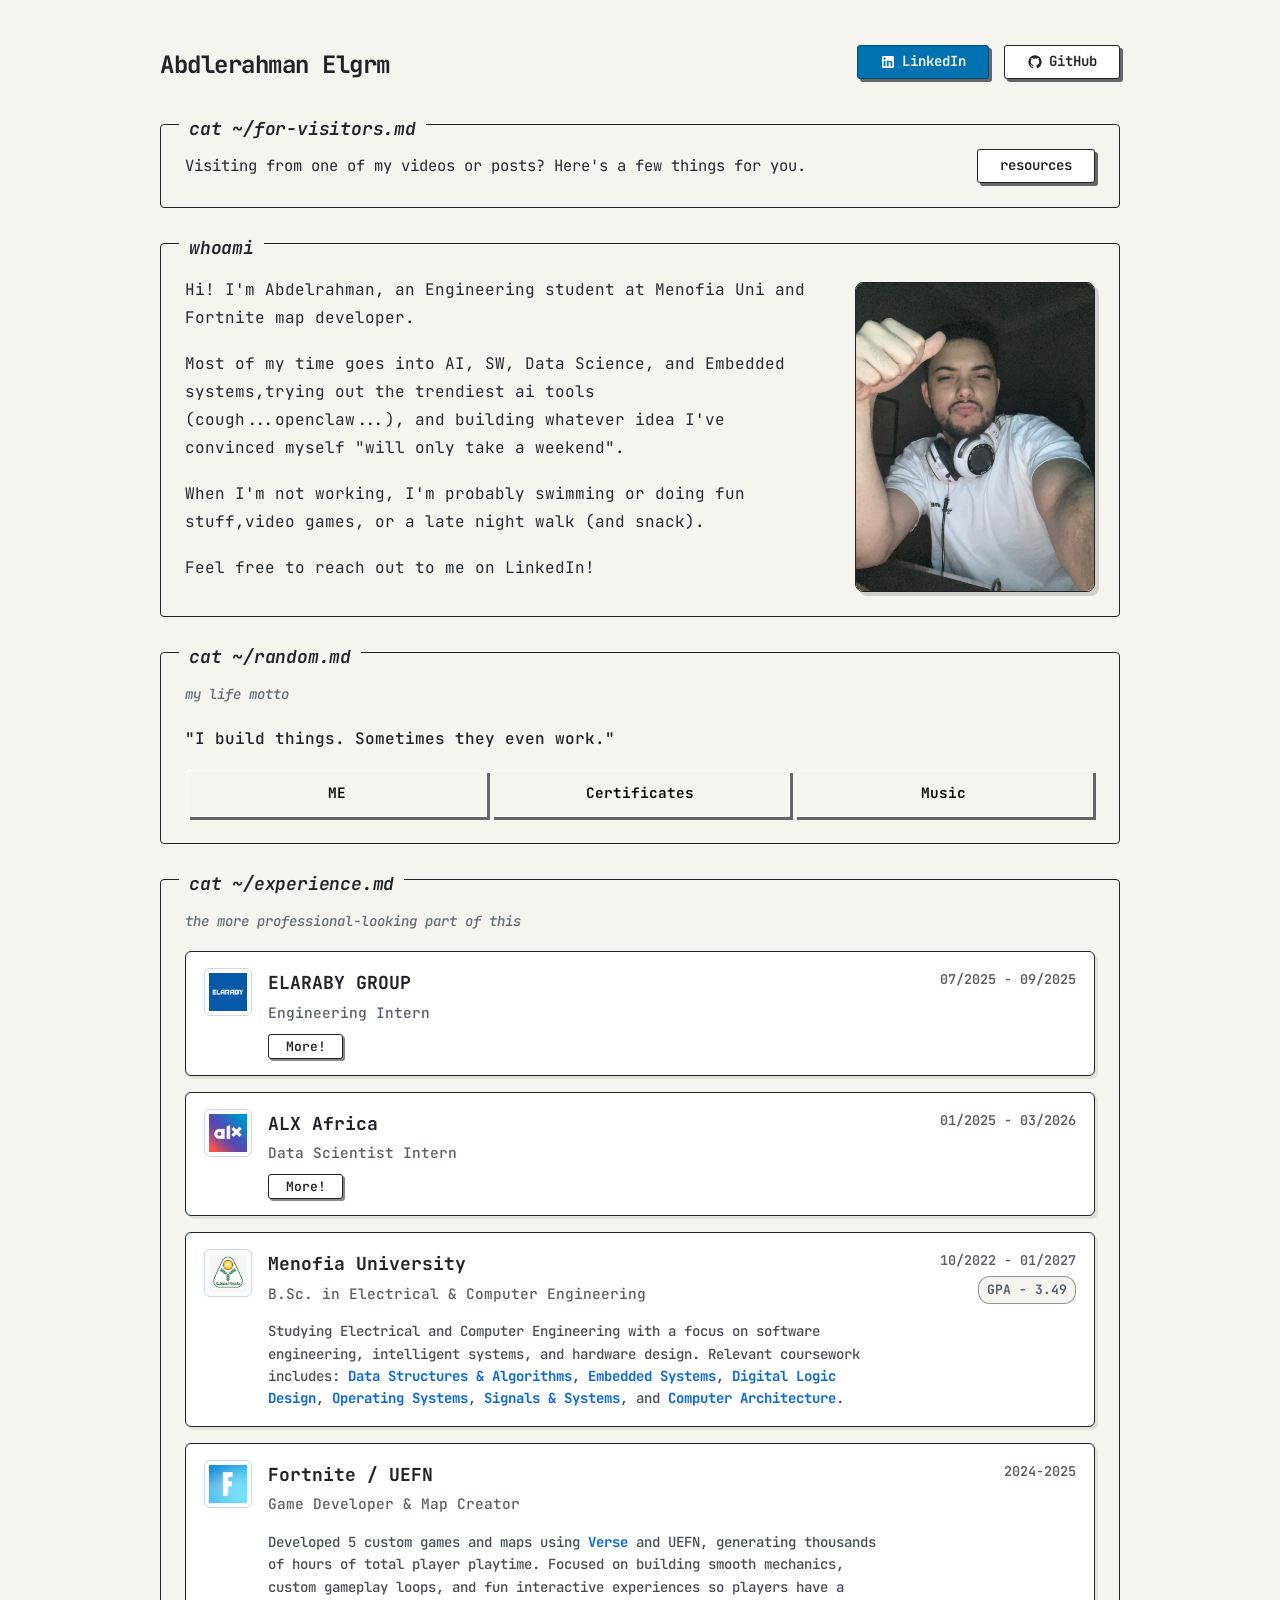
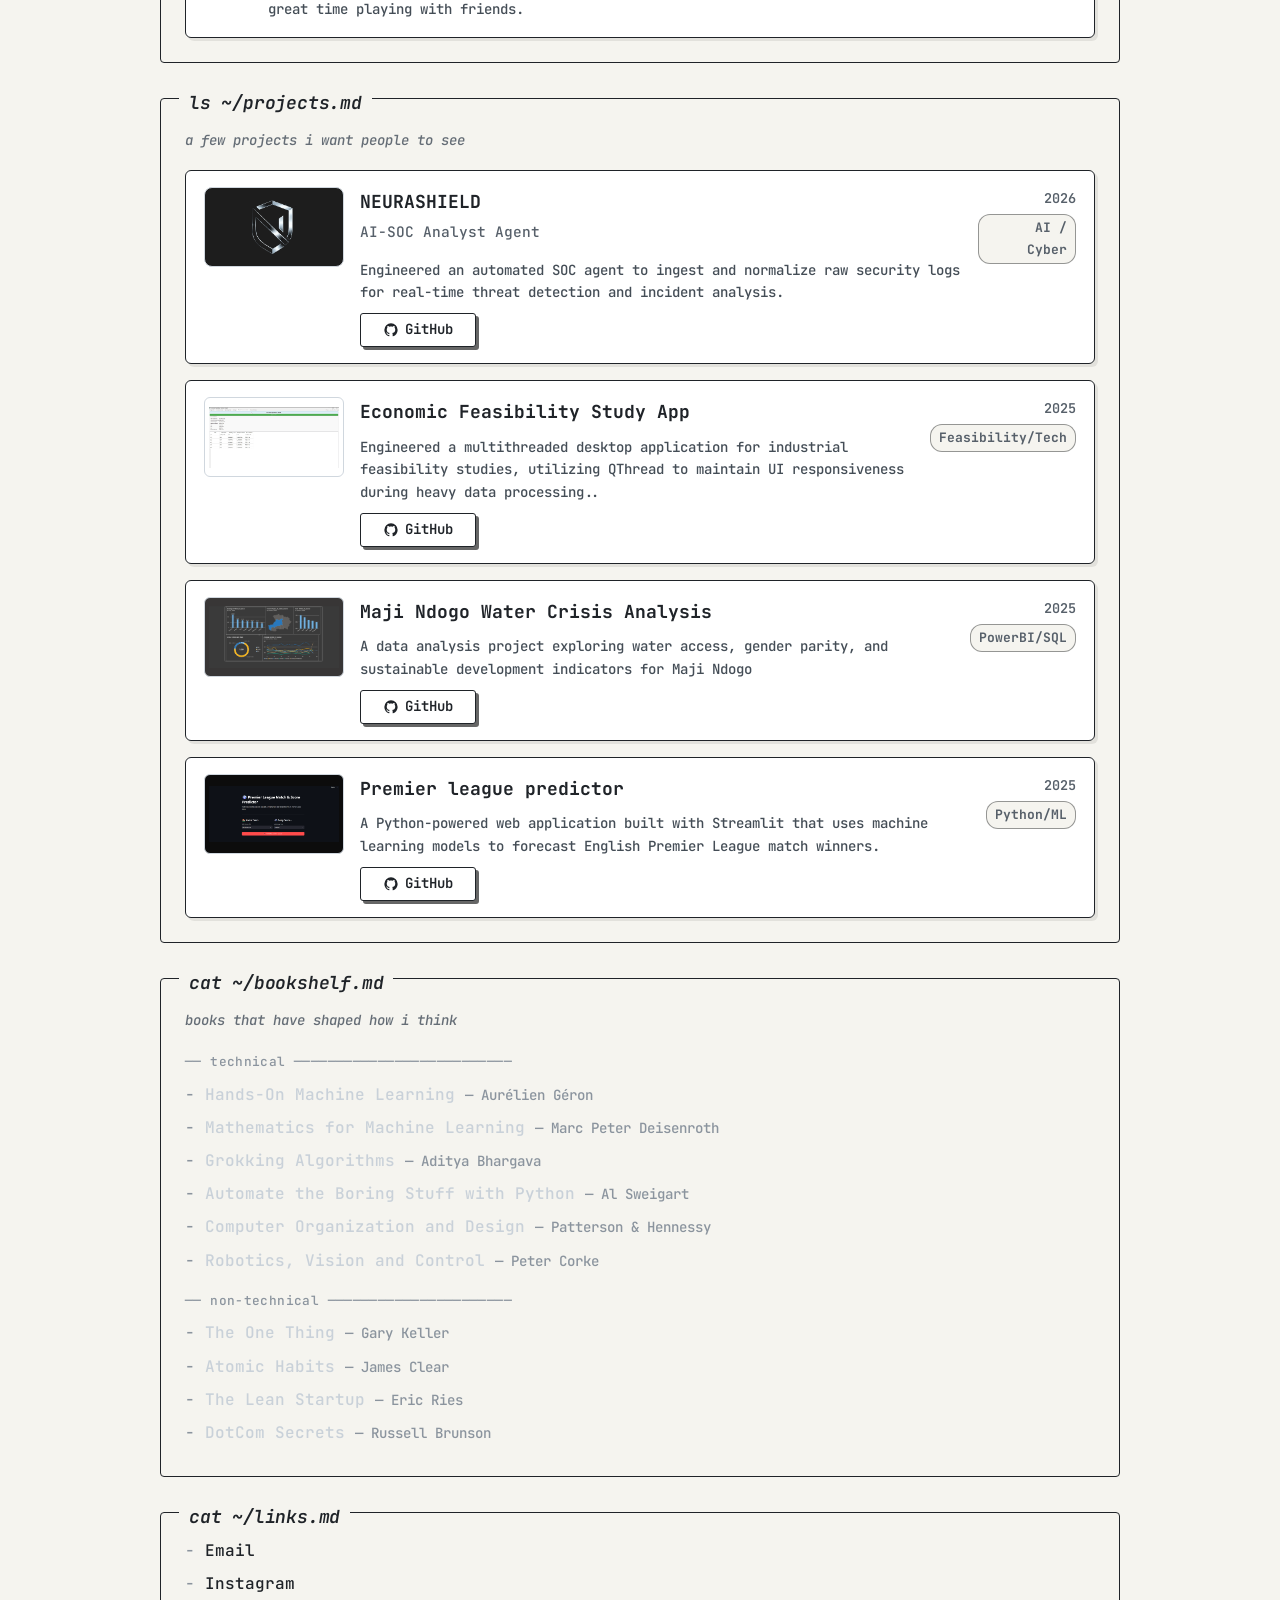
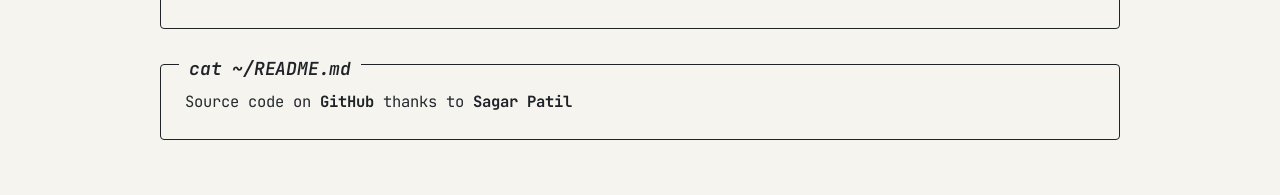
==== commit 806bea43: "final touches" ====
--- a/index.html
+++ b/index.html
@@ -5,6 +5,8 @@
     <meta name="viewport"
     content="width=device-width, initial-scale=1.0">
     <title>Abdelrahman Elgrm</title>
+    <link rel="icon" type="image/png" href="favicon.png">
+    <link rel="shortcut icon" href="favicon.png" type="image/png">
     <link rel="stylesheet" href="style.css">
 </head>
 <body>
@@ -63,8 +65,7 @@
     <p class="section-note">my life motto</p>
     <blockquote>"I build things. Sometimes they even work."</blockquote>
     <nav class="links random-links">
-        <a href="#" class="btn btn-random">Currently</a>
-        <a href="#" class="btn btn-random">ME</a>
+        <a href="ME.html" class="btn btn-random">ME</a>
         <a href="certificate.html" class="btn btn-random">Certificates</a>
         <a href="music.html" class="btn btn-random">Music</a>
     </nav>
@@ -82,10 +83,11 @@
                 <h3 class="company-name">ELARABY GROUP</h3>
                 <p class="job-title">Engineering Intern</p>
                 <nav class="links">
-                    <a href="#" class="btn btn-details">More!</a></nav>
-            </div>
-        </div>
-    
+                    <!-- Unique ID for Elaraby More button -->
+                    <a href="#" id="openAlarabyModalBtn" class="btn btn-details">More!</a>
+                </nav>
+            </div>
+        </div>
         <div class="card-right">
             <span class="date">07/2025 - 09/2025</span>
         </div>
@@ -99,7 +101,9 @@
                 <h3 class="company-name">ALX Africa</h3>
                 <p class="job-title">Data Scientist Intern</p>
                 <nav class="links">
-                    <a href="#" class="btn btn-details">More!</a></nav>
+                    <!-- Unique ID for ALX More button -->
+                    <a href="#" id="openAlxModalBtn" class="btn btn-details">More!</a>
+                </nav>
             </div>
         </div>
     
@@ -278,8 +282,138 @@
 <section class="terminal-block bordered-box">
   <span class="bordered-box-header">cat ~/links.md</span>
   <ul class="dash-list">
-    <li><a href="abdelrahmanelgerm@gmail.com">Email</a></li>
+    <li><a href="mailto:abdelrahmanelgerm@gmail.com">Email</a></li>
     <li><a href="https://www.instagram.com/abdelrahman_elgrm/?next=%2F">Instagram</a></li>
   </ul>
 </section>
+
+<div class="bordered-box">
+    <span class="bordered-box-header">cat ~/README.md</span>
+    <div class="bordered-box-body"><p>Source code on <a href="https://github.com/sagarreddypatil/portfolio-website">GitHub</a> thanks to <a>Sagar Patil</a></p> 
+</div>
+
+<!-- ==================== ELARABY MODAL POPUP ==================== -->
+<div id="alarabyModal" class="alaraby-modal-overlay">
+  <div class="alaraby-modal-content">
+    
+    <!-- Modal Header -->
+    <div class="alaraby-modal-header">
+      <div>
+        <h2>ELARABY Pictures</h2>
+        <p>a summer of gpus and questionable altitude choices</p>
+      </div>
+      <button id="closeAlarabyBtn" class="alaraby-close-btn">&times;</button>
+    </div>
+
+    <!-- Modal Body with Image Grid -->
+    <div class="alaraby-modal-body">
+      <div class="alaraby-image-grid">
+        
+        <!-- Card 1 -->
+        <div class="alaraby-img-card">
+          <img src="img\WhatsApp Image 2026-09-30 at 6.22.47 PM.jpeg" alt="team-pic">
+          <p>pictures with my team</p>
+        </div>
+
+        <!-- Card 2 -->
+        <div class="alaraby-img-card">
+          <img src="more certificates\Certificate.jpg" alt="certificate">
+          <p>Certificate</p>
+        </div>
+
+      </div>
+    </div>
+
+  </div>
+</div>
+
+<!-- ==================== ALX MODAL POPUP ==================== -->
+<div id="alxModal" class="alaraby-modal-overlay">
+  <div class="alaraby-modal-content">
+    
+    <!-- Modal Header -->
+    <div class="alaraby-modal-header">
+      <div>
+        <h2>ALX Africa Pictures</h2>
+        <p>data science journey and milestones</p>
+      </div>
+      <button id="closeAlxBtn" class="alaraby-close-btn">&times;</button>
+    </div>
+
+    <!-- Modal Body with Image Grid -->
+    <div class="alaraby-modal-body">
+      <div class="alaraby-image-grid">
+        
+        <!-- Card 1 -->
+        <div class="alaraby-img-card">
+          <img src="more certificates\51-data-analytics-certificate-abdelrahman-elgrm.png" alt="dataanalytic-pic">
+          <p>Data Analytics Certificate</p>
+        </div>
+
+        <!-- Card 2 -->
+        <div class="alaraby-img-card">
+          <img src="more certificates\189-python-programming-certificate-abdelrahman-elgrm.png" alt="python-pic">
+          <p>Python Certificate</p>
+        </div>
+
+        <!-- Card 3 -->
+        <div class="alaraby-img-card">
+          <img src="more certificates\89-professional-foundations-certificate-abdelrahman-elgrm.png" alt="foundation-pic">
+          <p>Foundation Certificate</p>
+        </div>
+
+        <!-- Card 4 -->
+        <div class="alaraby-img-card">
+          <img src="more certificates\84-data-science-certificate-abdelrahman-elgrm.png" alt="datascience-pic">
+          <p>Data Science Certificate</p>
+        </div>
+
+      </div>
+    </div>
+
+  </div>
+</div>
+
+<!-- ==================== MODALS JAVASCRIPT ==================== -->
+<script>
+  // Elaraby Modal Logic
+  const alarabyModal = document.getElementById('alarabyModal');
+  const openAlarabyBtn = document.getElementById('openAlarabyModalBtn');
+  const closeAlarabyBtn = document.getElementById('closeAlarabyBtn');
+
+  openAlarabyBtn.addEventListener('click', (e) => {
+    e.preventDefault();
+    alarabyModal.style.display = 'flex';
+  });
+
+  closeAlarabyBtn.addEventListener('click', () => {
+    alarabyModal.style.display = 'none';
+  });
+
+  // ALX Modal Logic
+  const alxModal = document.getElementById('alxModal');
+  const openAlxBtn = document.getElementById('openAlxModalBtn');
+  const closeAlxBtn = document.getElementById('closeAlxBtn');
+
+  openAlxBtn.addEventListener('click', (e) => {
+    e.preventDefault();
+    alxModal.style.display = 'flex';
+  });
+
+  closeAlxBtn.addEventListener('click', () => {
+    alxModal.style.display = 'none';
+  });
+
+  // Close modals when clicking outside the content box
+  window.addEventListener('click', (e) => {
+    if (e.target === alarabyModal) {
+      alarabyModal.style.display = 'none';
+    }
+    if (e.target === alxModal) {
+      alxModal.style.display = 'none';
+    }
+  });
+</script>
+
 </body>
+</html>
--- a/style.css
+++ b/style.css
@@ -125,7 +125,7 @@
   align-items: center;
   justify-content: center;
   gap: 6px;
-  padding: 6px 16px;
+  padding: 4px 22px;
   font-family: inherit;
   font-size: 14px;
   font-weight: 600;
@@ -720,3 +720,215 @@
 .cert-img:hover {
   transform: scale(1.01);
 }
+.category-tag {
+  display: inline-block;
+  background-color: #e0e7ff;
+  color: #3730a3;
+  font-size: 11px;
+  font-weight: 700;
+  padding: 3px 8px;
+  border-radius: 2px;
+  margin-bottom: 15px;
+  letter-spacing: 0.5px;
+  margin-top: 15px;
+}
+
+.accordion {
+  display: flex;
+  flex-direction: column;
+  gap: 12px;
+}
+
+.accordion-item {
+  background-color: #ffffff;
+  border: 1.5px solid #1f2328;
+  border-radius: 4px;
+  overflow: hidden;
+  box-shadow: 2px 2px 0px rgba(0,0,0,0.08);
+}
+
+.accordion-header {
+  display: flex;
+  justify-content: space-between;
+  align-items: center;
+  padding: 14px 18px;
+  cursor: pointer;
+  user-select: none;
+  background-color: #ffffff;
+  transition: background-color 0.2s ease;
+}
+
+.accordion-header:hover {
+  background-color: #f6f8fa;
+}
+
+.question-text {
+  font-weight: 700;
+  font-size: 15px;
+  color: #1f2328;
+}
+
+.header-actions {
+  display: flex;
+  align-items: center;
+  gap: 6px;
+}
+
+.permalink-btn,
+.toggle-icon {
+  display: inline-flex;
+  align-items: center;
+  justify-content: center;
+  width: 24px;
+  height: 24px;
+  border: 1px solid #d0d7de;
+  background-color: #fafbfc;
+  font-family: monospace;
+  font-size: 13px;
+  color: #57606a;
+  border-radius: 3px;
+}
+
+.accordion-body {
+  max-height: 0;
+  overflow: hidden;
+  transition: max-height 0.3s ease, padding 0.3s ease;
+  padding: 0 18px;
+  border-top: 0px solid #e1e4e8;
+  background-color: #ffffff;
+  font-weight: 300;
+  font-size: 6px;
+}
+
+.accordion-body p {
+  font-weight: 300;
+  font-size: 13px;
+}
+
+/* Expanded state */
+.accordion-item.active .accordion-body {
+  max-height: 200px; /* Adjust according to text length */
+  padding: 14px 18px;
+  border-top: 1px solid #e1e4e8;
+}
+
+.accordion-item.active .accordion-header {
+  border-bottom: 1px solid #e1e4e8;
+}
+.bordered-box-body.p {
+  font-size: 13px;
+  color: #24292f;
+}
+
+.bordered-box-body p {
+  font-weight: normal;
+}
+
+.bordered-box-body p a {
+  font-weight: bold;
+}
+
+.bio-text p {
+  font-weight: normal;
+}
+/* Hidden by default, covers the full screen */
+/* Isolated Modal Overlay */
+.alaraby-modal-overlay {
+  display: none; /* Hidden by default */
+  position: fixed;
+  top: 0;
+  left: 0;
+  width: 100%;
+  height: 100%;
+  background-color: rgba(0, 0, 0, 0.5);
+  justify-content: center;
+  align-items: center;
+  z-index: 9999; /* Keeps it safely on top of everything else */
+}
+
+/* Isolated Modal Container Box */
+.alaraby-modal-content {
+  background: #ffffff;
+  width: 90%;
+  max-width: 800px;
+  max-height: 85vh;
+  border-radius: 4px;
+  display: flex;
+  flex-direction: column;
+  box-shadow: 0 4px 15px rgba(0,0,0,0.2);
+  box-sizing: border-box;
+}
+
+/* Modal Header */
+.alaraby-modal-header {
+  display: flex;
+  justify-content: space-between;
+  align-items: flex-start;
+  padding: 20px;
+  border-bottom: 1px solid #e0e0e0;
+}
+
+.alaraby-modal-header h2 {
+  margin: 0 0 4px 0;
+  font-size: 20px;
+}
+
+.alaraby-modal-header p {
+  margin: 0;
+  color: #666;
+  font-size: 14px;
+}
+
+/* Unique Close Button */
+.alaraby-close-btn {
+  background: #f8f8f8;
+  border: 1px solid #ccc;
+  font-size: 18px;
+  width: 30px;
+  height: 30px;
+  cursor: pointer;
+  display: flex;
+  align-items: center;
+  justify-content: center;
+  border-radius: 4px;
+}
+
+/* Scrollable Body Section */
+.alaraby-modal-body {
+  padding: 20px;
+  overflow-y: auto; 
+  max-height: 60vh;
+}
+
+/* Grid Layout for Pictures */
+.alaraby-image-grid {
+  display: grid;
+  grid-template-columns: 1fr 1fr;
+  gap: 20px;
+}
+
+/* Individual Card Styling */
+.alaraby-img-card {
+  border: 1px solid #dcdcdc;
+  padding: 10px;
+  background: #fff;
+}
+
+.alaraby-img-card img {
+  width: 100%;
+  height: auto;
+  display: block;
+}
+
+.alaraby-img-card p {
+  margin: 10px 0 0 0;
+  font-size: 14px;
+  color: #333;
+}
+
+/* Responsive layout for smaller screens */
+@media (max-width: 600px) {
+  .alaraby-image-grid {
+    grid-template-columns: 1fr;
+  }
+}
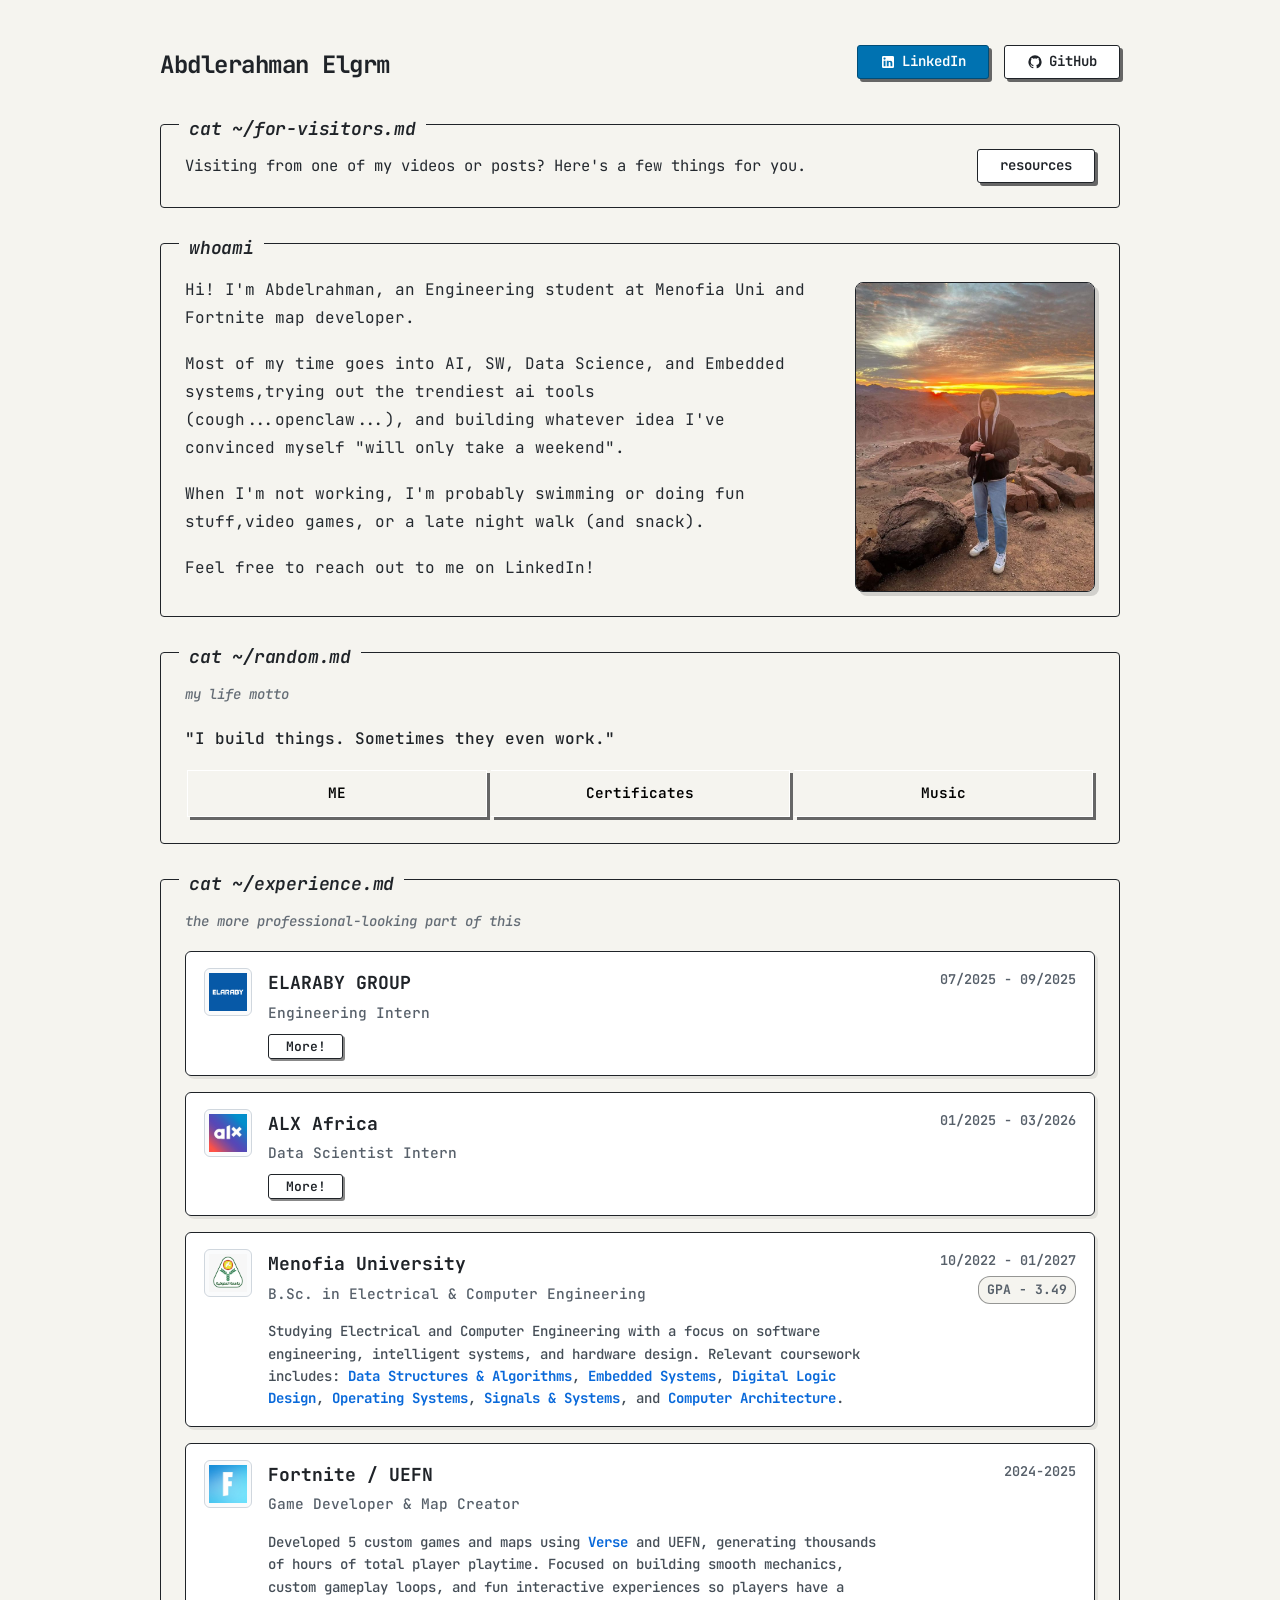
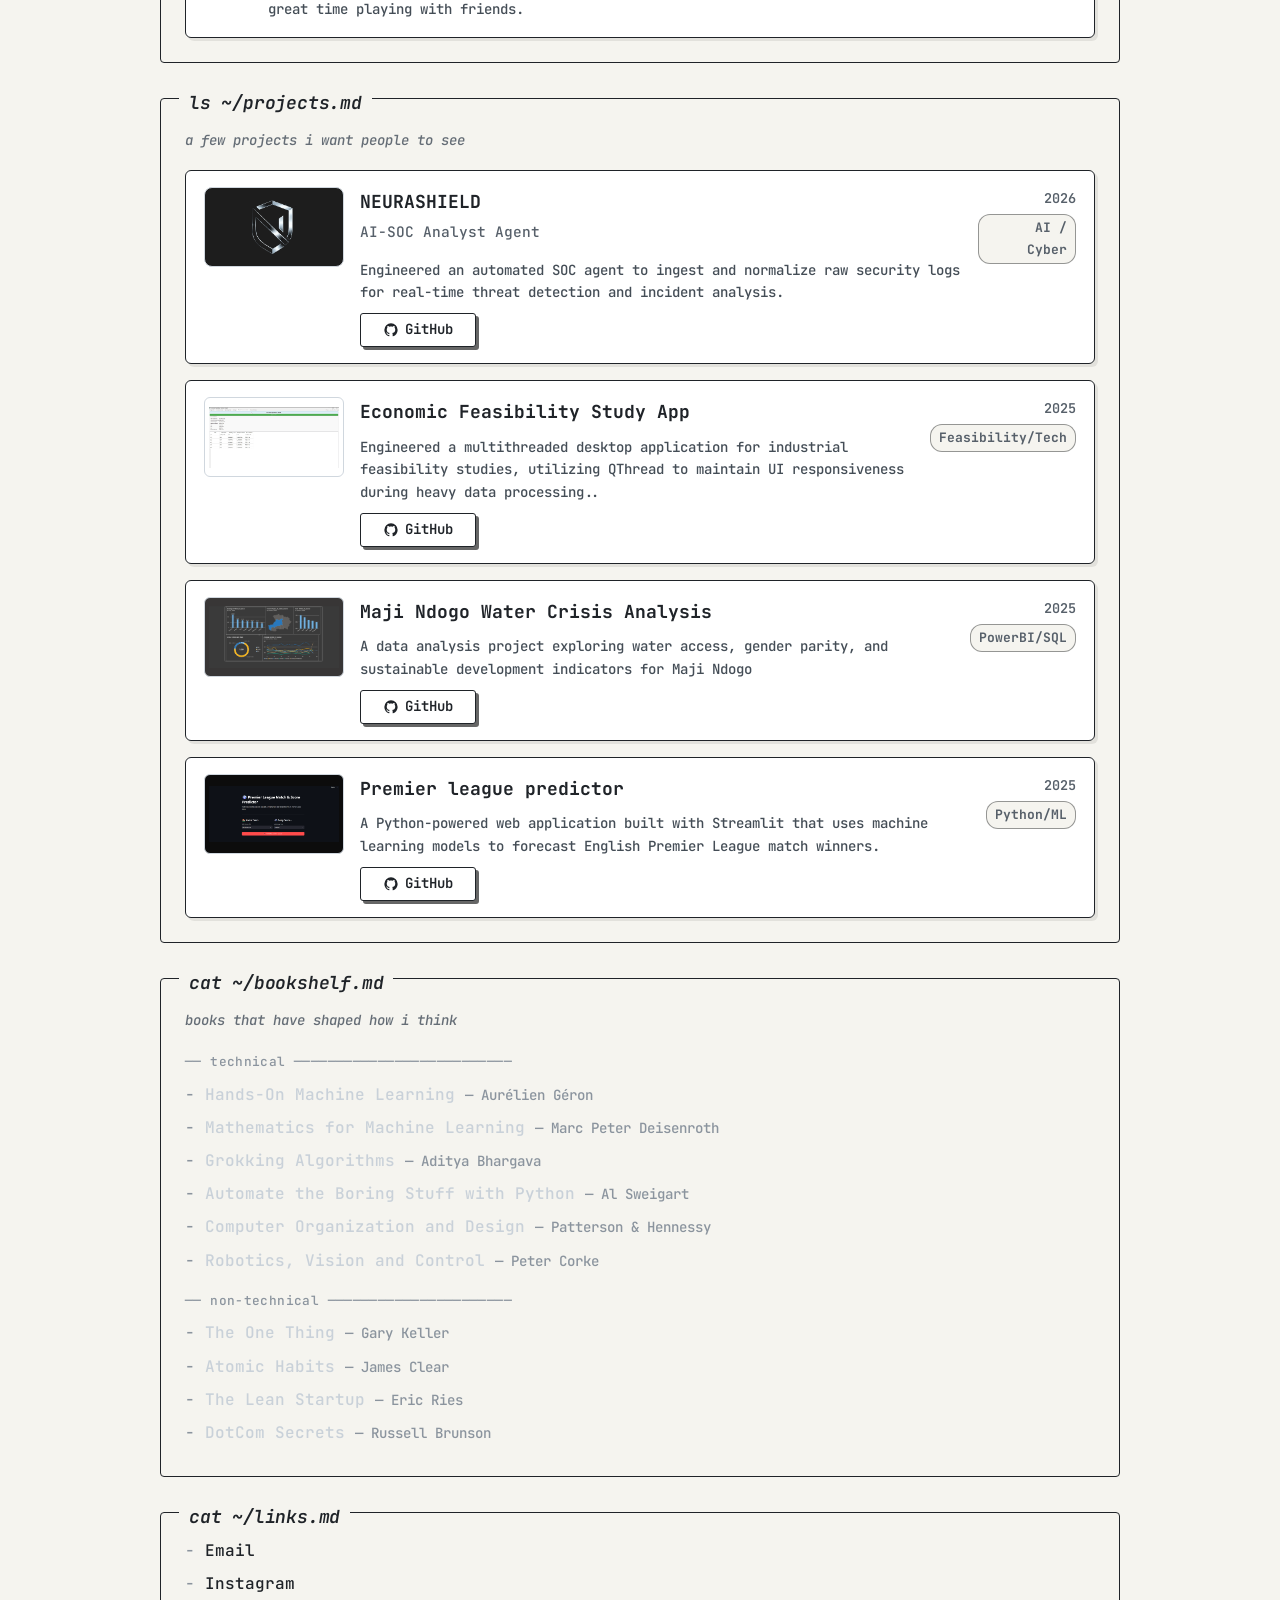
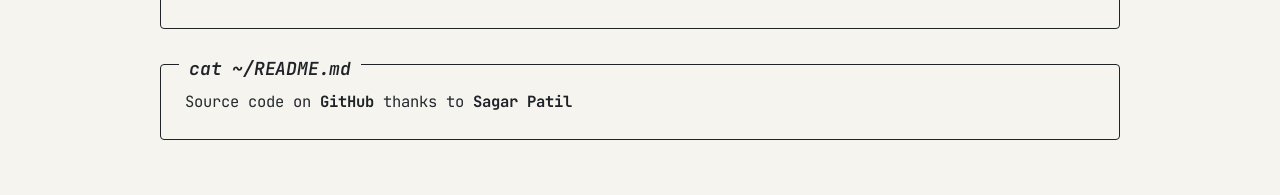
==== commit 28897f47: "change the picture" ====
--- a/index.html
+++ b/index.html
@@ -54,7 +54,7 @@
 
         <!-- Pic on Right -->
         <div class="bio-pic">
-            <img src="img/img2.jpeg" alt="A photo of me" class="img-primary">
+            <img src="img\WhatsApp Image 2026-09-30 at 9.23.48 PM.jpeg" alt="A photo of me" class="img-primary">
             <img src="img/img1.jpeg" alt="A goofier photo of me" class="img-hover">
         </div>
     </div>
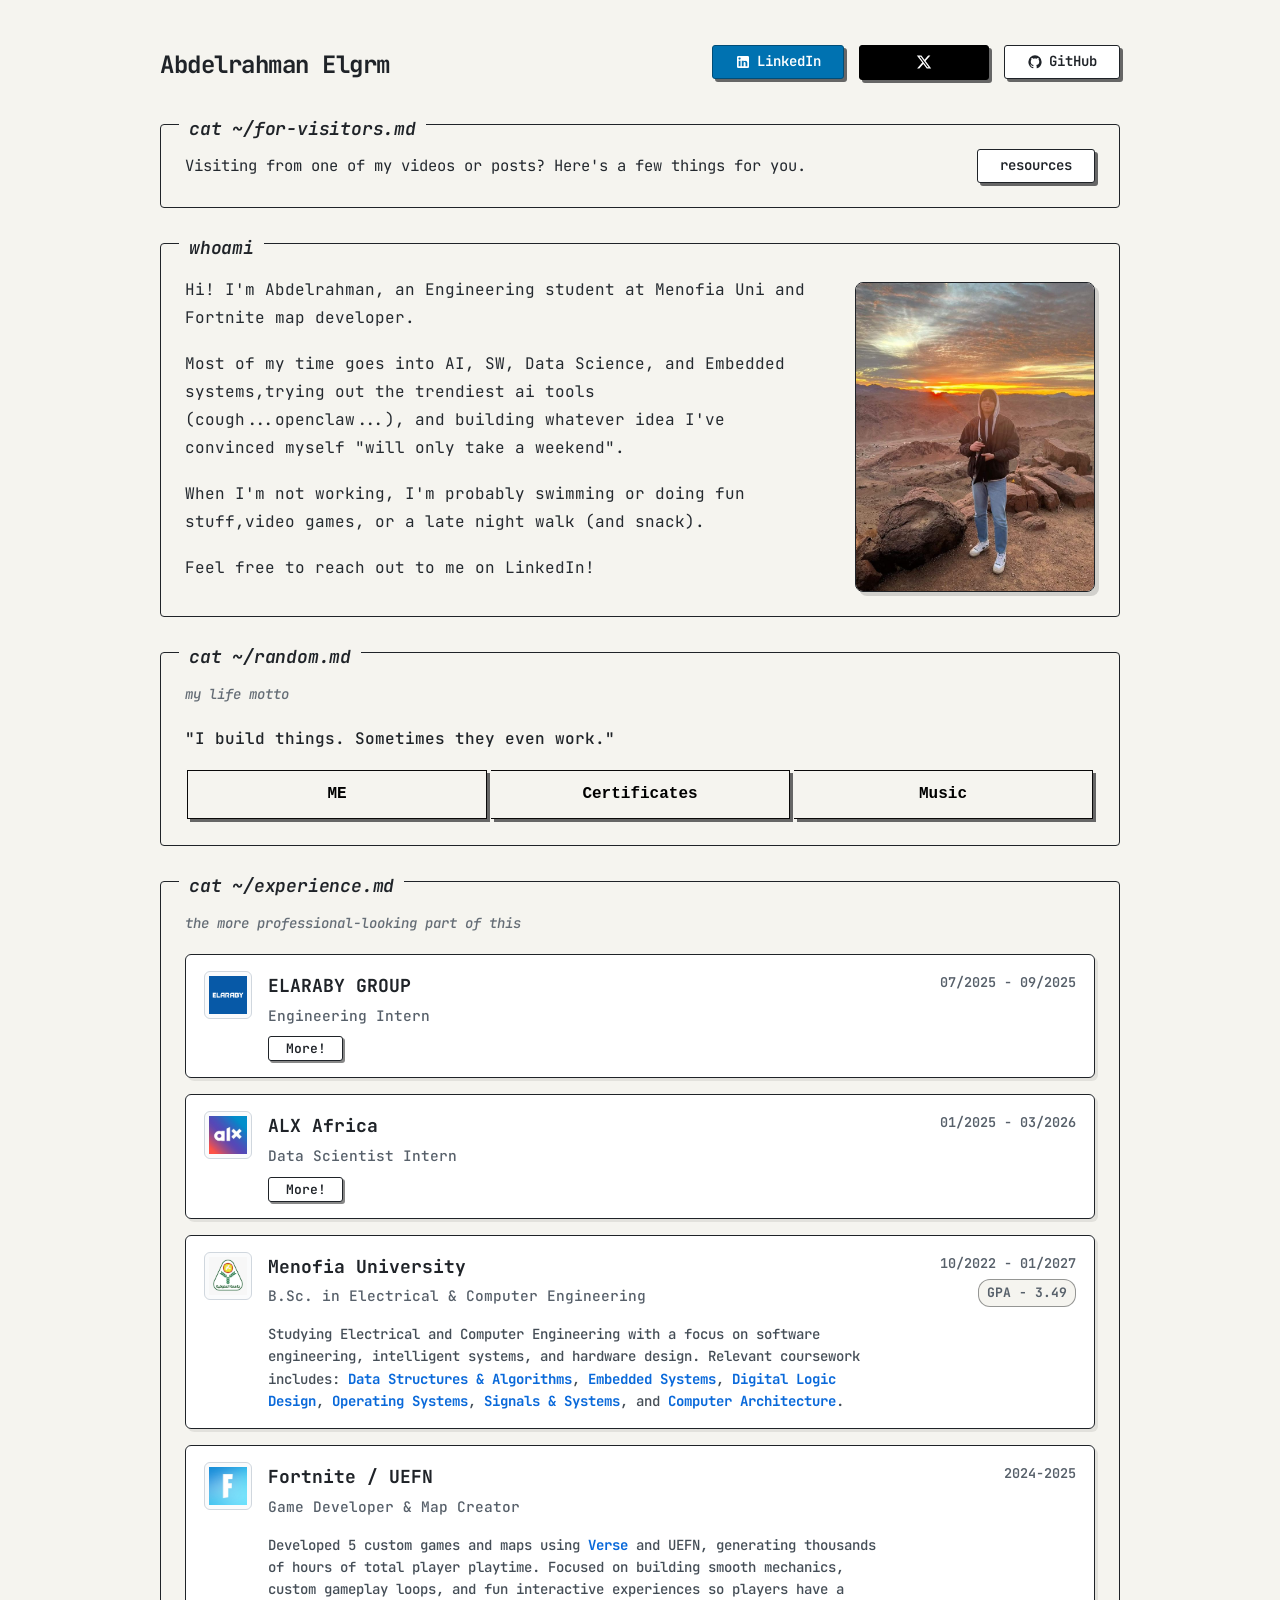
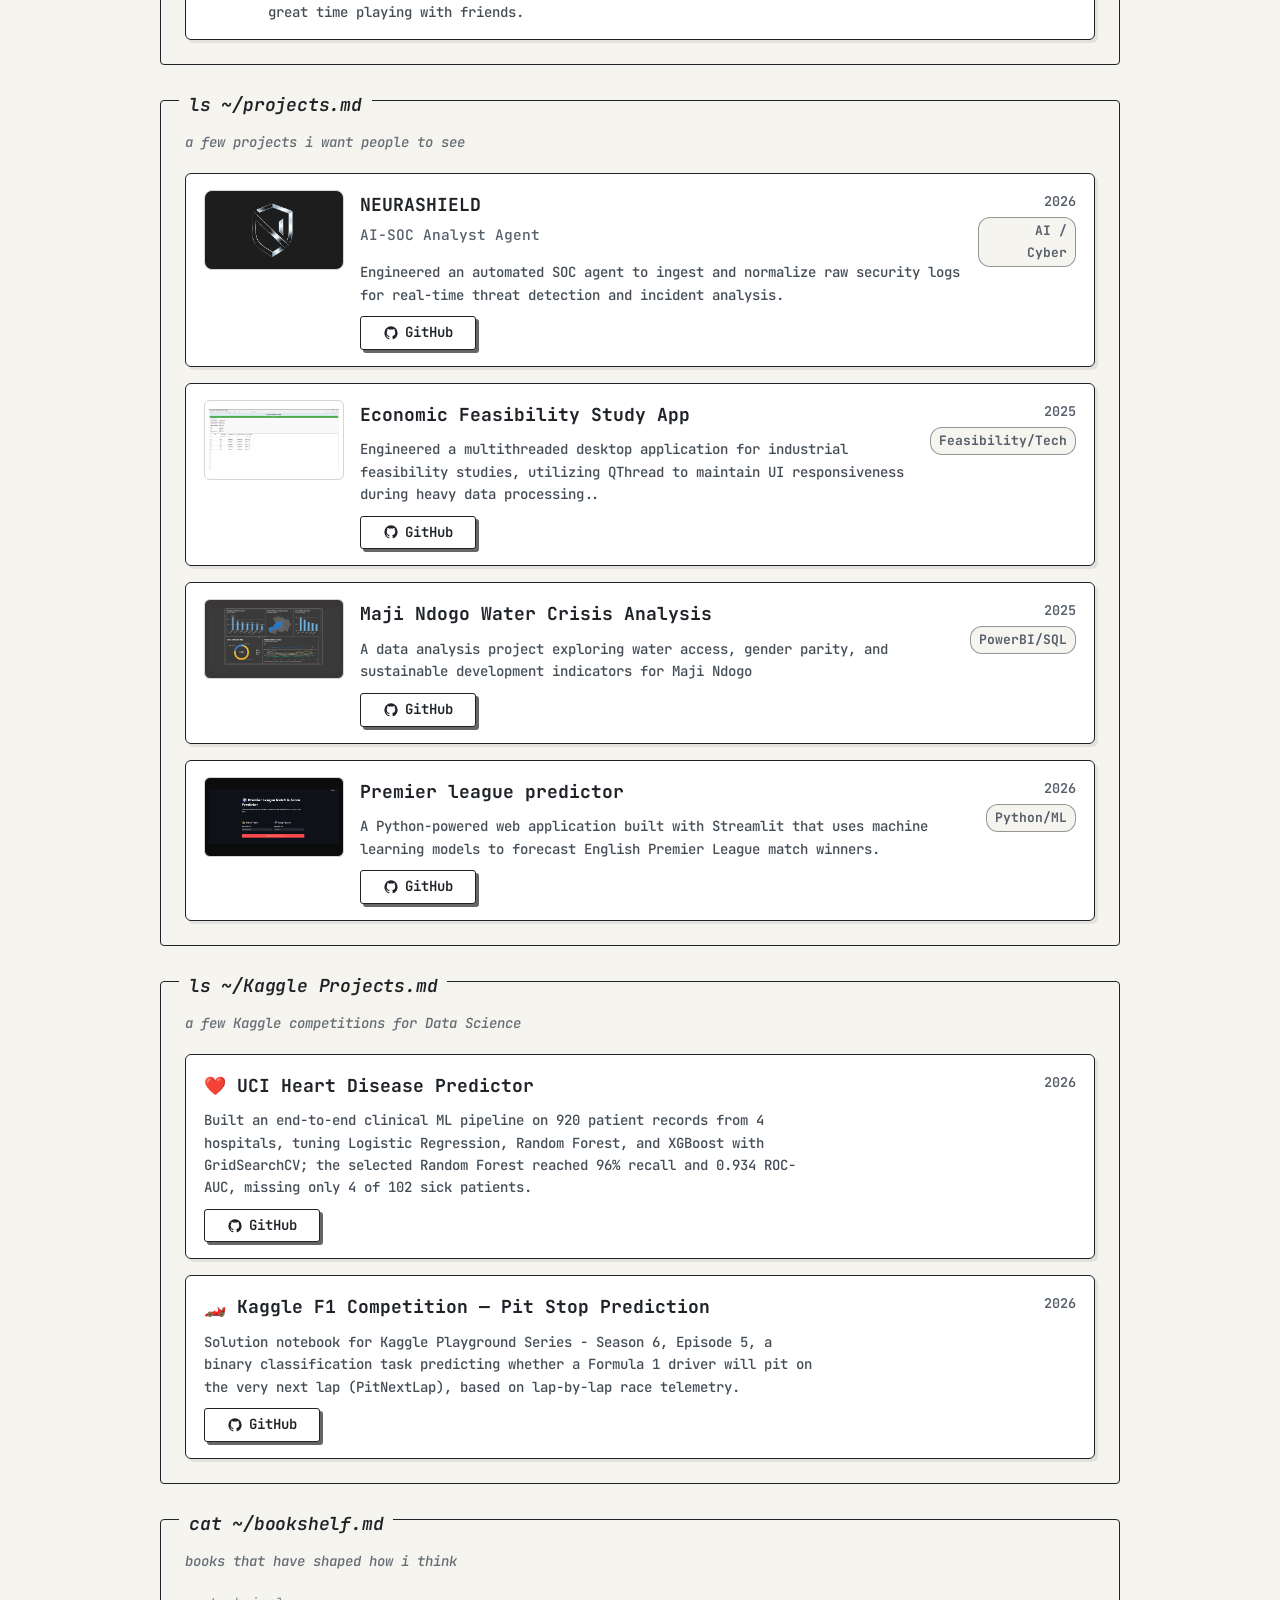
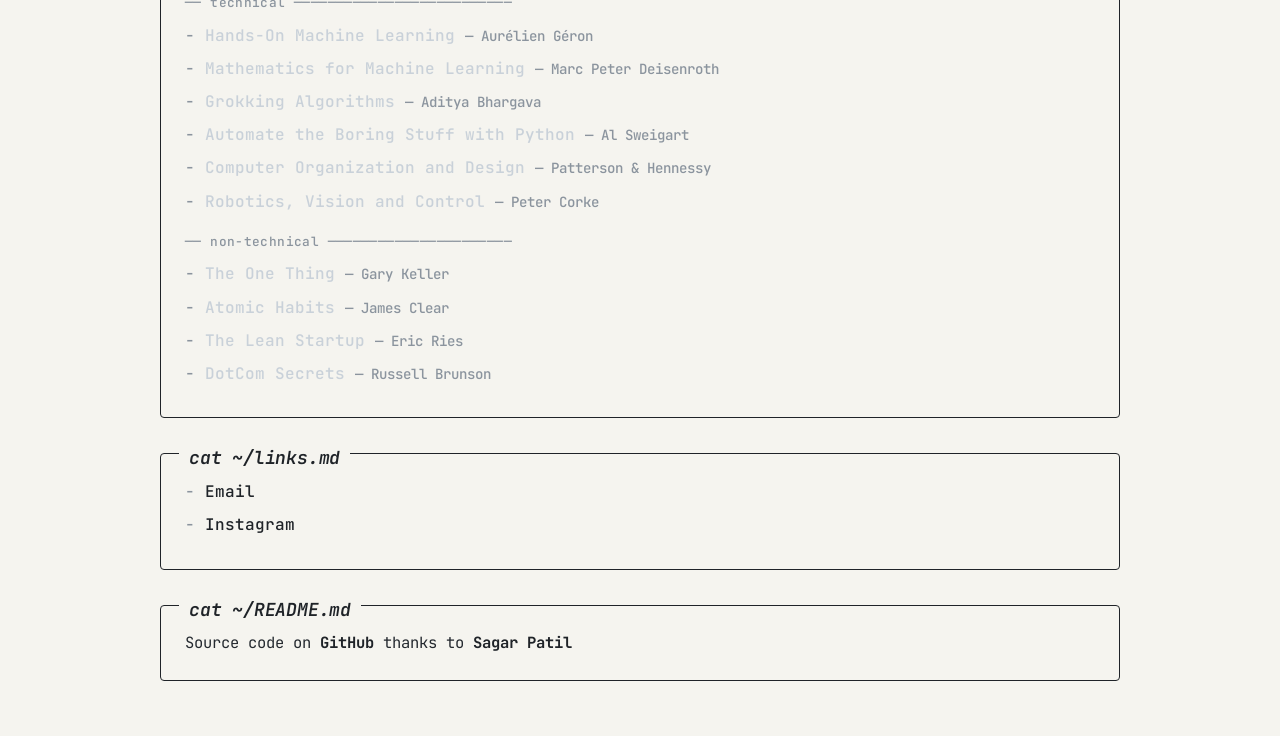
==== commit d561c65a: "add kaggle section + add x button + fix heading name" ====
--- a/index.html
+++ b/index.html
@@ -13,7 +13,7 @@
 
     
 <header class="site-header">
-    <h1><a href="index.html">Abdlerahman Elgrm</a></h1>
+    <h1><a href="index.html">Abdelrahman Elgrm</a></h1>
     <nav class="links">
         <!-- LinkedIn Button -->
         <a href="https://www.linkedin.com/in/abdelrahman-elgrm-075b00363/" class="btn btn-linkedin">
@@ -21,6 +21,14 @@
             <path d="M19 3a2 2 0 0 1 2 2v14a2 2 0 0 1-2 2H5a2 2 0 0 1-2-2V5a2 2 0 0 1 2-2h14m-.5 15.5v-5.3a3.26 3.26 0 0 0-3.26-3.26c-.85 0-1.84.52-2.28 1.3v-1.11h-2.79v8.37h2.79v-4.93c0-.77.62-1.4 1.39-1.4a1.4 1.4 0 0 1 1.4 1.4v4.93h2.75M6.88 8.56a1.68 1.68 0 0 0 1.68-1.68c0-.93-.75-1.69-1.68-1.69a1.69 1.69 0 0 0-1.69 1.69c0 .93.76 1.68 1.69 1.68m1.39 9.94v-8.37H5.5v8.37h2.77z"/>
         </svg>
         LinkedIn
+        </a>
+
+        <!-- X (Twitter) Button -->
+        <a href="https://x.com/AAELGRM" class="btn btn-x" target="_blank">
+        <svg viewBox="0 0 24 24">
+            <path d="M18.244 2.25h3.308l-7.227 8.26 8.502 11.24H16.17l-5.214-6.817L4.99 21.75H1.68l7.73-8.835L1.254 2.25H8.08l4.713 6.231zm-1.161 17.52h1.833L7.084 4.126H5.117z"/>
+        </svg>
+
         </a>
 
         <!-- GitHub Button -->
@@ -250,8 +258,64 @@
         </div>
 
         <div class="card-right">
-            <span class="date">2025</span>
+            <span class="date">2026</span>
             <span class="GPA">Python/ML</span>
+        </div>
+    </div>
+</section>
+
+
+<section class="terminal-block bordered-box">
+    <span class="bordered-box-header">ls ~/Kaggle Projects.md</span>
+    <p class="section-note">a few Kaggle competitions for Data Science</p>
+
+    
+    
+    <div class="experience-card">
+        <div class="card-left">
+
+            <div class="details">
+                <h3 class="company-name">❤️ UCI Heart Disease Predictor</h3>
+                
+                <p class="experience-desc">Built an end-to-end clinical ML pipeline on 920 patient records from 4 hospitals, tuning Logistic
+                    Regression, Random Forest, and XGBoost with GridSearchCV; the selected Random Forest reached 96%
+                    recall and 0.934 ROC-AUC, missing only 4 of 102 sick patients.
+                    </p>
+                <div style="margin-top: 10px;">
+                    <a href="https://github.com/Abdurhman-elgrm/UCI-heart-disease" class="btn btn-github">
+                    <svg viewBox="0 0 24 24">
+                        <path d="M12 2A10 10 0 0 0 2 12c0 4.42 2.87 8.17 6.84 9.5.5.08.66-.23.66-.5v-1.69c-2.77.6-3.36-1.34-3.36-1.34-.46-1.16-1.11-1.47-1.11-1.47-.91-.62.07-.6.07-.6 1 .07 1.53 1.03 1.53 1.03.87 1.52 2.34 1.07 2.91.83.1-.65.35-1.09.63-1.34-2.22-.25-4.55-1.11-4.55-4.92 0-1.11.38-2 1.03-2.71-.1-.25-.45-1.29.1-2.64 0 0 .84-.27 2.75 1.02.79-.22 1.65-.33 2.5-.33.85 0 1.71.11 2.5.33 1.91-1.29 2.75-1.02 2.75-1.02.55 1.35.2 2.39.1 2.64.65.71 1.03 1.6 1.03 2.71 0 3.82-2.34 4.66-4.57 4.91.36.31.69.92.69 1.85V21c0 .27.16.59.67.5C19.14 20.16 22 16.42 22 12A10 10 0 0 0 12 2z"/>
+                    </svg>
+                    GitHub
+                    </a>
+                </div>
+            </div>
+        </div>
+
+        <div class="card-right">
+            <span class="date">2026</span>
+        </div>
+    </div>
+    <div class="experience-card">
+        <div class="card-left">
+
+            <div class="details">
+                <h3 class="company-name"> 🏎️ Kaggle F1 Competition — Pit Stop Prediction</h3>
+                
+                <p class="experience-desc">Solution notebook for Kaggle Playground Series - Season 6, Episode 5, a binary classification task predicting whether a Formula 1 driver will pit on the very next lap (PitNextLap), based on lap-by-lap race telemetry.</p>
+                <div style="margin-top: 10px;">
+                    <a href="https://github.com/Abdurhman-elgrm/kaggle-F1-competition" class="btn btn-github">
+                    <svg viewBox="0 0 24 24">
+                        <path d="M12 2A10 10 0 0 0 2 12c0 4.42 2.87 8.17 6.84 9.5.5.08.66-.23.66-.5v-1.69c-2.77.6-3.36-1.34-3.36-1.34-.46-1.16-1.11-1.47-1.11-1.47-.91-.62.07-.6.07-.6 1 .07 1.53 1.03 1.53 1.03.87 1.52 2.34 1.07 2.91.83.1-.65.35-1.09.63-1.34-2.22-.25-4.55-1.11-4.55-4.92 0-1.11.38-2 1.03-2.71-.1-.25-.45-1.29.1-2.64 0 0 .84-.27 2.75 1.02.79-.22 1.65-.33 2.5-.33.85 0 1.71.11 2.5.33 1.91-1.29 2.75-1.02 2.75-1.02.55 1.35.2 2.39.1 2.64.65.71 1.03 1.6 1.03 2.71 0 3.82-2.34 4.66-4.57 4.91.36.31.69.92.69 1.85V21c0 .27.16.59.67.5C19.14 20.16 22 16.42 22 12A10 10 0 0 0 12 2z"/>
+                    </svg>
+                    GitHub
+                    </a>
+                </div>
+            </div>
+        </div>
+
+        <div class="card-right">
+            <span class="date">2026</span>
         </div>
     </div>
 </section>
@@ -259,7 +323,6 @@
 <section class="terminal-block bordered-box">
     <span class="bordered-box-header">cat ~/bookshelf.md</span>
     <p class="section-note">books that have shaped how i think</p>
-
     <p class="book-category">── technical ──────────────────────────</p>
     <ul class="dash-list">
         <li><span class="book-title">Hands-On Machine Learning</span> <span class="book-author">— Aurélien Géron</span></li>
--- a/style.css
+++ b/style.css
@@ -159,6 +159,23 @@
   background-color: #000000;
 }
 
+.btn-x {
+  background-color: #000000;
+  color: #ffffff;
+  border-color: #000000;
+  min-width: 130px;
+  min-height: 35px;
+}
+
+.btn-x svg {
+  fill: #ffffff;
+}
+
+.btn-x:hover {
+  background-color: #333333;
+  color: #ffffff;
+}
+
 .btn-github {
   background-color: #ffffff;
   color: #1f2328;
@@ -484,15 +501,15 @@
   text-align: left;
   background-color: #F5F4EF;
   color: #000000;
-  border: 1.5px solid #ffffff;
+  border: 1.5px solid #0a0909;
   padding: 10px 0;
-  font-family: 'JetBrains Mono', 'Fira Code', 'Cascadia Code', 'Consolas', monospace;
-  font-size: 0.9rem;
+  font-family:  monospace;
+  font-size: 1rem;
   font-weight: 600;
   transition: background-color 0.2s, color 0.2s;
   border-radius: 0;
   margin: 2px;
-
+  
   
 }
 
@@ -501,7 +518,7 @@
 }
 
 .btn-random:hover {
-  background-color: rgb(43, 43, 43);
+  background-color: rgb(41, 40, 40);
   color: white;
   text-decoration: none;
 }
@@ -928,7 +945,136 @@
 
 /* Responsive layout for smaller screens */
 @media (max-width: 600px) {
+  body {
+    padding: 12px 10px;
+  }
+
+  .site-header {
+    flex-direction: column;
+    align-items: flex-start;
+    gap: 10px;
+  }
+
+  .site-header h1 a {
+    font-size: 1.3rem;
+  }
+
+  .links {
+    flex-wrap: wrap;
+    gap: 10px;
+  }
+
+  .bordered-box {
+    padding: 18px 14px;
+  }
+
+  .bordered-box-header {
+    font-size: 15px;
+    left: 12px;
+  }
+
+  .bio {
+    flex-direction: column;
+    gap: 20px;
+  }
+
+  .bio-pic {
+    width: 100%;
+    max-width: 280px;
+    height: 320px;
+    margin: 0 auto;
+  }
+
+  .experience-card {
+    flex-direction: column;
+    gap: 12px;
+  }
+
+  .card-left {
+    flex-direction: column;
+  }
+
+  .card-right {
+    flex-direction: row;
+    align-items: center;
+    gap: 10px;
+    text-align: left;
+  }
+
+  .experience-desc {
+    max-width: 100%;
+  }
+
+  .random-links {
+    flex-direction: row;
+    gap: 4px;
+  }
+
+  .btn-random {
+    text-align: center;
+    padding: 8px 0;
+    font-size: 0.75rem;
+  }
+
+  .btn-random + .btn-random {
+    border-left: none;
+  }
+
+  .stage {
+    height: 350px;
+  }
+
+  .cover {
+    width: 60px;
+    height: 60px;
+  }
+
+  .music-controls {
+    min-width: 160px;
+    padding: 10px 12px;
+  }
+
+  .hover-card {
+    min-width: 200px;
+    padding: 10px 12px;
+  }
+
+  .mood-row {
+    flex-direction: column;
+    gap: 8px;
+  }
+
+  .mood-headliners {
+    min-width: auto;
+  }
+
+  .resourses-card {
+    padding: 14px 12px;
+  }
+
   .alaraby-image-grid {
     grid-template-columns: 1fr;
   }
+
+  .alaraby-modal-content {
+    width: 95%;
+  }
+
+  .accordion-header {
+    padding: 12px 14px;
+  }
+
+  .question-text {
+    font-size: 14px;
+  }
+
+  .btn {
+    padding: 4px 18px;
+    font-size: 13px;
+  }
+
+  .btn-details {
+    width: 70px;
+    font-size: 12px;
+  }
 }
